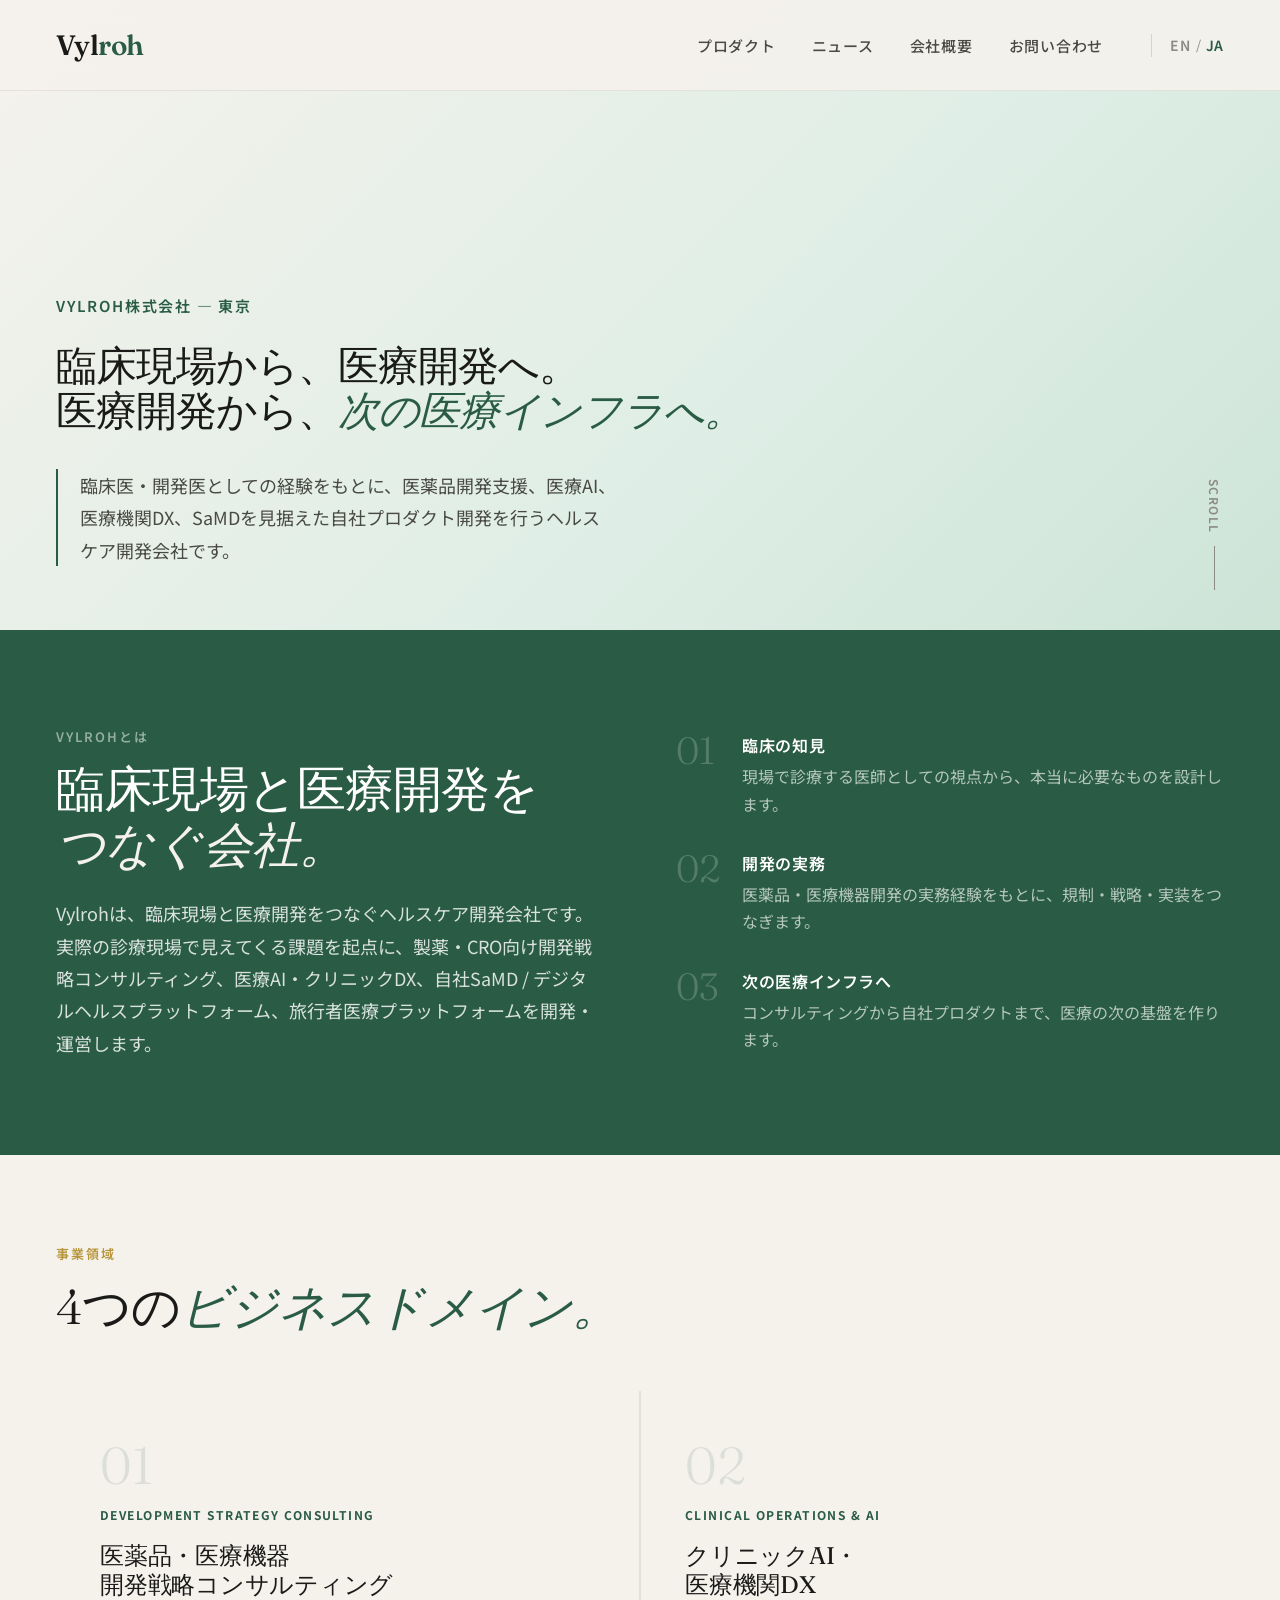
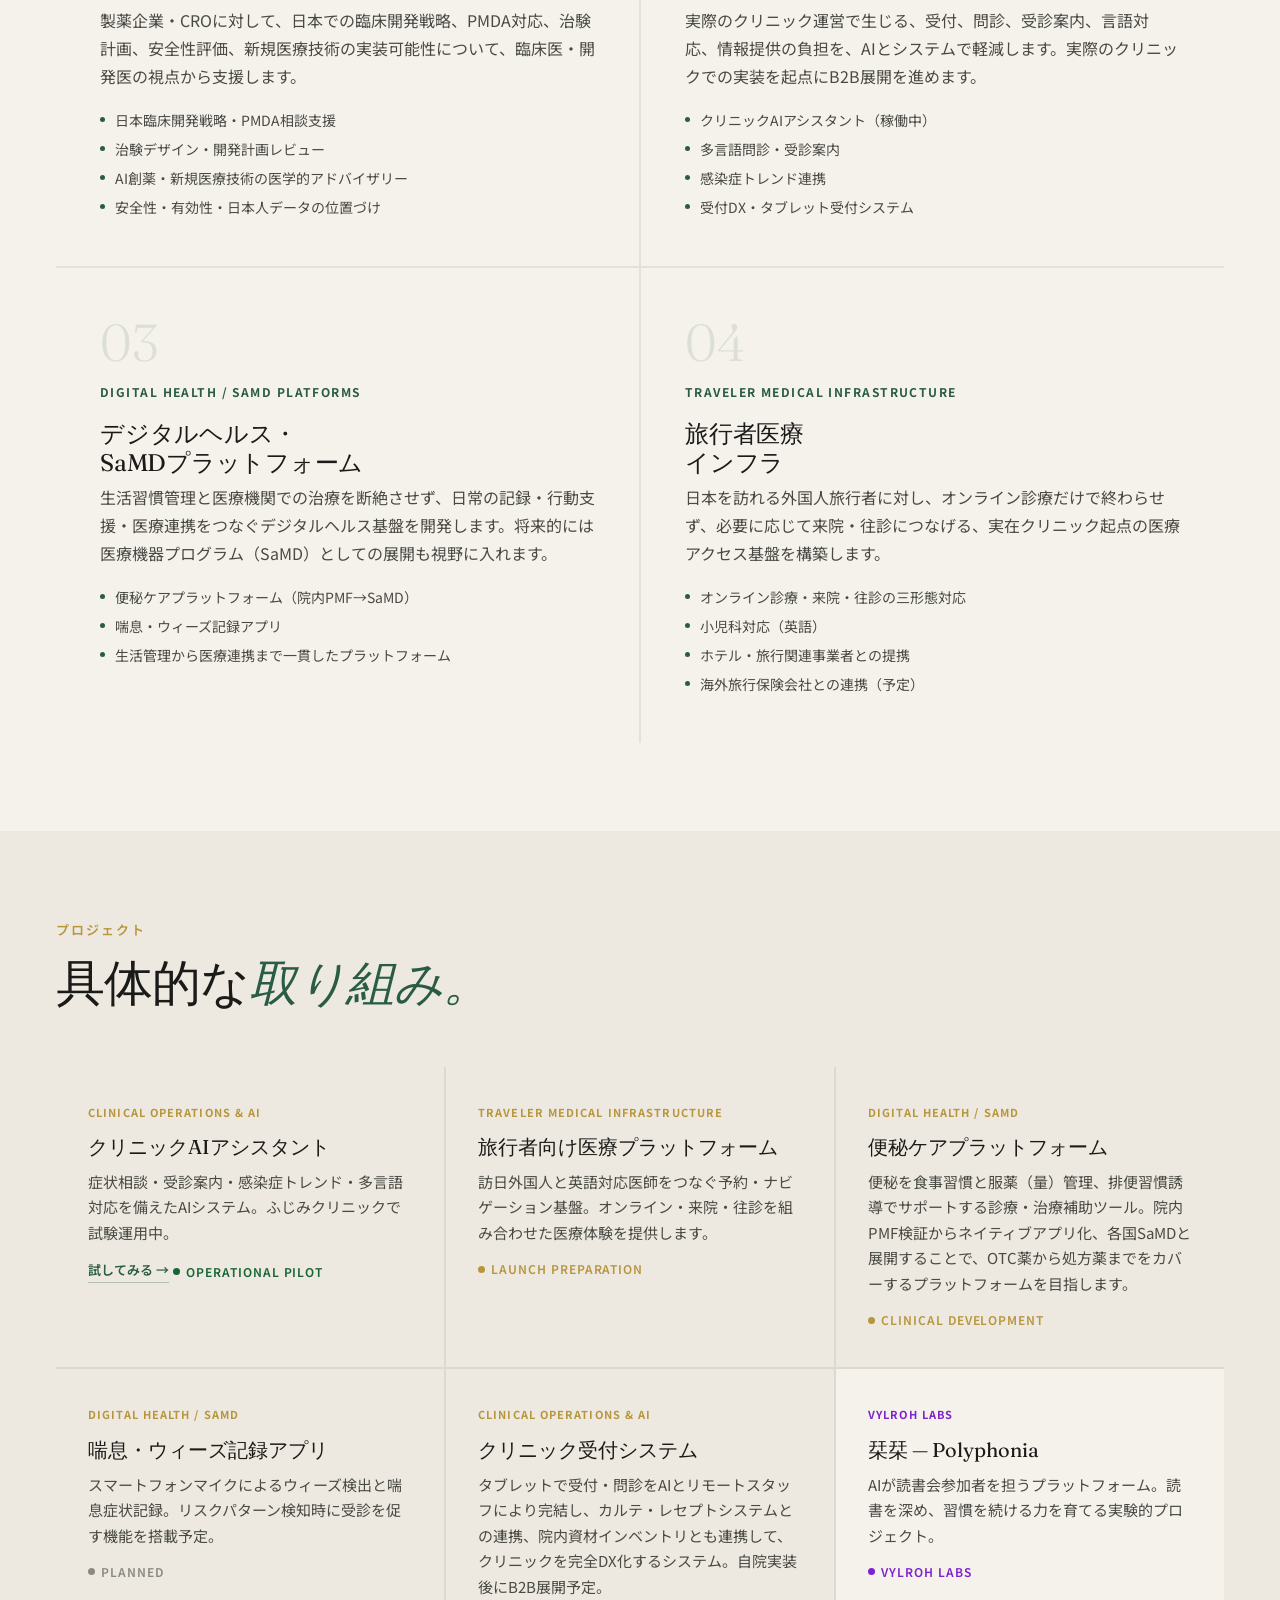
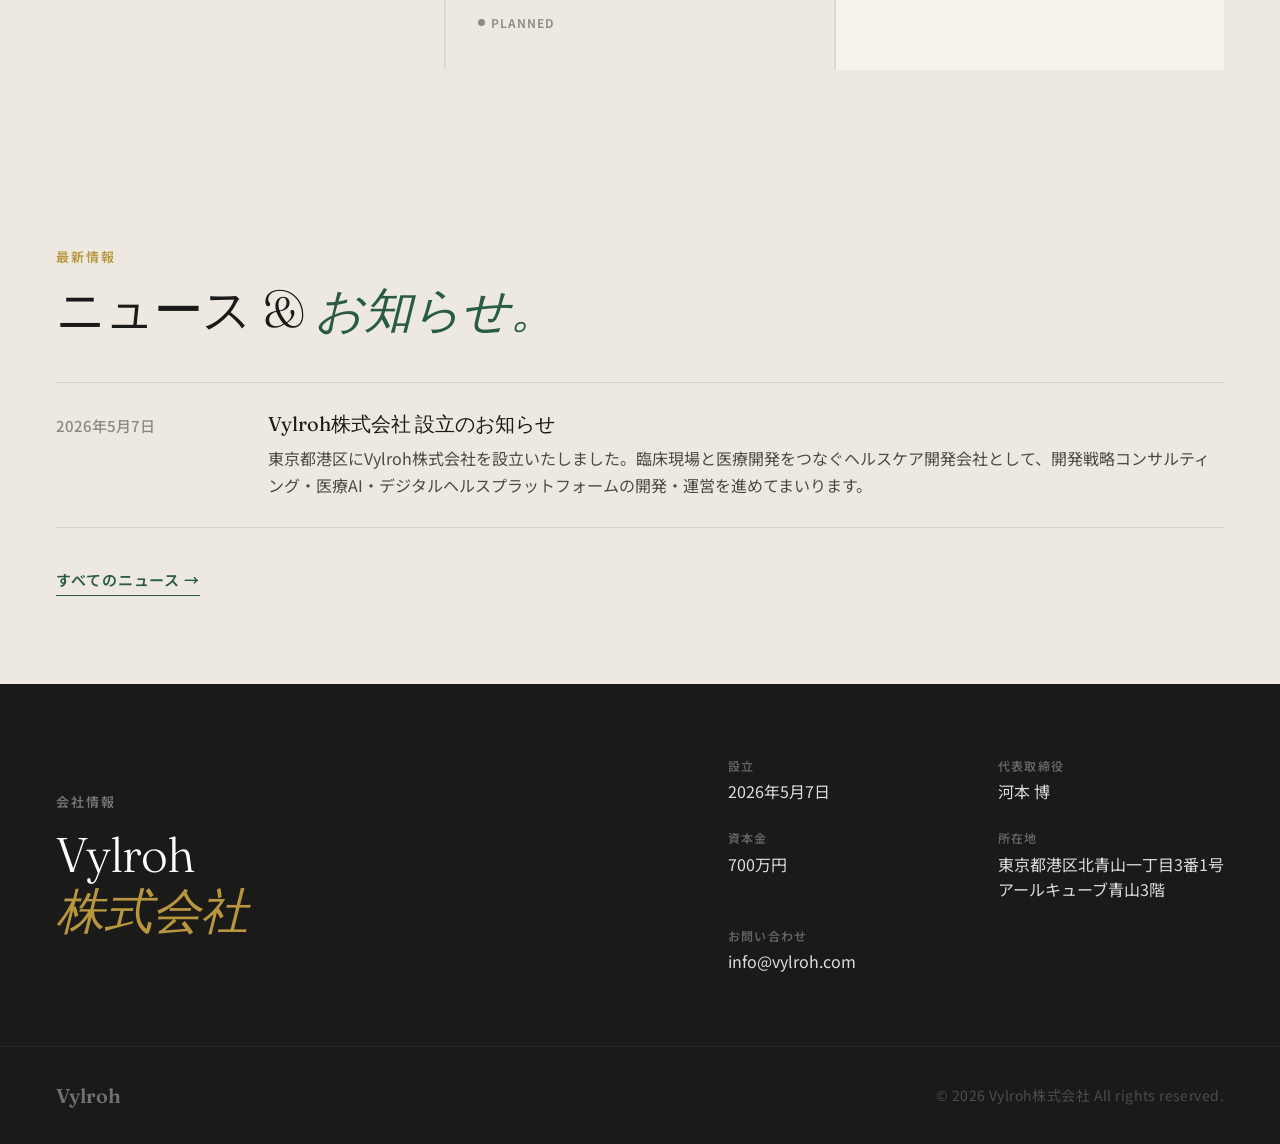
==== index.html @ 70af1016 "Update index.html" ====
<!DOCTYPE html>
<html lang="ja">
<head>
  <meta charset="UTF-8">
  <meta name="viewport" content="width=device-width, initial-scale=1.0">
  <meta name="description" content="Vylroh株式会社 — 臨床現場から生まれる、医療と生活のためのデジタル基盤。">
  <title>Vylroh株式会社</title>
  <link rel="stylesheet" href="style.css">
</head>
<body class="ja">

<nav>
  <a href="index.html" class="nav-logo">Vyl<span>roh</span></a>
  <ul class="nav-links">
    <li><a href="#products">プロダクト</a></li>
    <li><a href="news.html">ニュース</a></li>
    <li><a href="company.html">会社概要</a></li>
    <li><a href="mailto:info@vylroh.com">お問い合わせ</a></li>
    <li class="lang-switch">
      <a href="index-en.html">EN</a>
      <span>/</span>
      <a href="index.html" class="active">JA</a>
    </li>
  </ul>
</nav>

<!-- HERO -->
<section class="hero">
  <div class="hero-content">
    <p class="hero-label">Vylroh株式会社 — 東京</p>
    <h1 style="font-size: clamp(24px, 3.2vw, 52px); white-space: nowrap;">臨床現場から、医療開発へ。<br>医療開発から、<em>次の医療インフラへ。</em></h1>
    <p class="hero-sub">臨床医・開発医としての経験をもとに、医薬品開発支援、医療AI、医療機関DX、SaMDを見据えた自社プロダクト開発を行うヘルスケア開発会社です。</p>
  </div>
  <span class="hero-scroll">Scroll</span>
</section>

<!-- MISSION -->
<div class="mission">
  <div class="mission-grid">
    <div>
      <p class="section-label">Vylrohとは</p>
      <h2 class="section-title">臨床現場と医療開発を<br><em>つなぐ会社。</em></h2>
      <p class="mission-text" style="margin-top:24px;">Vylrohは、臨床現場と医療開発をつなぐヘルスケア開発会社です。実際の診療現場で見えてくる課題を起点に、製薬・CRO向け開発戦略コンサルティング、医療AI・クリニックDX、自社SaMD / デジタルヘルスプラットフォーム、旅行者医療プラットフォームを開発・運営します。</p>
    </div>
    <div class="mission-pillars">
      <div class="pillar">
        <span class="pillar-number">01</span>
        <div class="pillar-content">
          <h4>臨床の知見</h4>
          <p>現場で診療する医師としての視点から、本当に必要なものを設計します。</p>
        </div>
      </div>
      <div class="pillar">
        <span class="pillar-number">02</span>
        <div class="pillar-content">
          <h4>開発の実務</h4>
          <p>医薬品・医療機器開発の実務経験をもとに、規制・戦略・実装をつなぎます。</p>
        </div>
      </div>
      <div class="pillar">
        <span class="pillar-number">03</span>
        <div class="pillar-content">
          <h4>次の医療インフラへ</h4>
          <p>コンサルティングから自社プロダクトまで、医療の次の基盤を作ります。</p>
        </div>
      </div>
    </div>
  </div>
</div>

<!-- BUSINESS DOMAINS -->
<section id="products" class="domains">
  <p class="section-label">事業領域</p>
  <h2 class="section-title">4つの<em>ビジネスドメイン。</em></h2>
  <div class="domains-grid">

    <div class="domain-card">
      <div class="domain-number">01</div>
      <span class="domain-en">Development Strategy Consulting</span>
      <h3>医薬品・医療機器<br>開発戦略コンサルティング</h3>
      <p>製薬企業・CROに対して、日本での臨床開発戦略、PMDA対応、治験計画、安全性評価、新規医療技術の実装可能性について、臨床医・開発医の視点から支援します。</p>
      <div class="domain-items">
        <div class="domain-item">日本臨床開発戦略・PMDA相談支援</div>
        <div class="domain-item">治験デザイン・開発計画レビュー</div>
        <div class="domain-item">AI創薬・新規医療技術の医学的アドバイザリー</div>
        <div class="domain-item">安全性・有効性・日本人データの位置づけ</div>
      </div>
    </div>

    <div class="domain-card">
      <div class="domain-number">02</div>
      <span class="domain-en">Clinical Operations & AI</span>
      <h3>クリニックAI・<br>医療機関DX</h3>
      <p>実際のクリニック運営で生じる、受付、問診、受診案内、言語対応、情報提供の負担を、AIとシステムで軽減します。実際のクリニックでの実装を起点にB2B展開を進めます。</p>
      <div class="domain-items">
        <div class="domain-item">クリニックAIアシスタント（稼働中）</div>
        <div class="domain-item">多言語問診・受診案内</div>
        <div class="domain-item">感染症トレンド連携</div>
        <div class="domain-item">受付DX・タブレット受付システム</div>
      </div>
    </div>

    <div class="domain-card">
      <div class="domain-number">03</div>
      <span class="domain-en">Digital Health / SaMD Platforms</span>
      <h3>デジタルヘルス・<br>SaMDプラットフォーム</h3>
      <p>生活習慣管理と医療機関での治療を断絶させず、日常の記録・行動支援・医療連携をつなぐデジタルヘルス基盤を開発します。将来的には医療機器プログラム（SaMD）としての展開も視野に入れます。</p>
      <div class="domain-items">
        <div class="domain-item">便秘ケアプラットフォーム（院内PMF→SaMD）</div>
        <div class="domain-item">喘息・ウィーズ記録アプリ</div>
        <div class="domain-item">生活管理から医療連携まで一貫したプラットフォーム</div>
      </div>
    </div>

    <div class="domain-card">
      <div class="domain-number">04</div>
      <span class="domain-en">Traveler Medical Infrastructure</span>
      <h3>旅行者医療<br>インフラ</h3>
      <p>日本を訪れる外国人旅行者に対し、オンライン診療だけで終わらせず、必要に応じて来院・往診につなげる、実在クリニック起点の医療アクセス基盤を構築します。</p>
      <div class="domain-items">
        <div class="domain-item">オンライン診療・来院・往診の三形態対応</div>
        <div class="domain-item">小児科対応（英語）</div>
        <div class="domain-item">ホテル・旅行関連事業者との提携</div>
        <div class="domain-item">海外旅行保険会社との連携（予定）</div>
      </div>
    </div>

  </div>
</section>

<!-- PROJECTS -->
<section class="projects">
  <p class="section-label">プロジェクト</p>
  <h2 class="section-title">具体的な<em>取り組み。</em></h2>
  <div class="projects-grid">

    <div class="project-card">
      <span class="project-domain-tag">Clinical Operations & AI</span>
      <h4>クリニックAIアシスタント</h4>
      <p>症状相談・受診案内・感染症トレンド・多言語対応を備えたAIシステム。ふじみクリニックで試験運用中。</p>
      <a href="https://ai.fujimi-ped.jp/" target="_blank" rel="noopener" class="project-link">試してみる →</a>
      <div class="proj-status ps-pilot"><span class="dot"></span>Operational Pilot</div>
    </div>

    <div class="project-card">
      <span class="project-domain-tag">Traveler Medical Infrastructure</span>
      <h4>旅行者向け医療プラットフォーム</h4>
      <p>訪日外国人と英語対応医師をつなぐ予約・ナビゲーション基盤。オンライン・来院・往診を組み合わせた医療体験を提供します。</p>
      <div class="proj-status ps-dev"><span class="dot"></span>Launch Preparation</div>
    </div>

    <div class="project-card">
      <span class="project-domain-tag">Digital Health / SaMD</span>
      <h4>便秘ケアプラットフォーム</h4>
      <p>便秘を食事習慣と服薬（量）管理、排便習慣誘導でサポートする診療・治療補助ツール。院内PMF検証からネイティブアプリ化、各国SaMDと展開することで、OTC薬から処方薬までをカバーするプラットフォームを目指します。</p>
      <div class="proj-status ps-dev"><span class="dot"></span>Clinical Development</div>
    </div>

    <div class="project-card">
      <span class="project-domain-tag">Digital Health / SaMD</span>
      <h4>喘息・ウィーズ記録アプリ</h4>
      <p>スマートフォンマイクによるウィーズ検出と喘息症状記録。リスクパターン検知時に受診を促す機能を搭載予定。</p>
      <div class="proj-status ps-plan"><span class="dot"></span>Planned</div>
    </div>

    <div class="project-card">
      <span class="project-domain-tag">Clinical Operations & AI</span>
      <h4>クリニック受付システム</h4>
      <p>タブレットで受付・問診をAIとリモートスタッフにより完結し、カルテ・レセプトシステムとの連携、院内資材インベントリとも連携して、クリニックを完全DX化するシステム。自院実装後にB2B展開予定。</p>
      <div class="proj-status ps-plan"><span class="dot"></span>Planned</div>
    </div>

    <div class="project-card" style="background: var(--cream);">
      <span class="project-domain-tag" style="color:#7e22ce;">Vylroh Labs</span>
      <h4>栞栞 — Polyphonia</h4>
      <p>AIが読書会参加者を担うプラットフォーム。読書を深め、習慣を続ける力を育てる実験的プロジェクト。</p>
      <div class="proj-status ps-labs"><span class="dot"></span>Vylroh Labs</div>
    </div>

  </div>
</section>

<!-- NEWS -->
<section class="news">
  <p class="section-label">最新情報</p>
  <h2 class="section-title">ニュース &amp; <em>お知らせ。</em></h2>
  <div class="news-list">
    <div class="news-item">
      <span class="news-date">2026年5月7日</span>
      <div>
        <h4>Vylroh株式会社 設立のお知らせ</h4>
        <p>東京都港区にVylroh株式会社を設立いたしました。臨床現場と医療開発をつなぐヘルスケア開発会社として、開発戦略コンサルティング・医療AI・デジタルヘルスプラットフォームの開発・運営を進めてまいります。</p>
      </div>
    </div>
  </div>
  <a href="news.html" class="news-all-link">すべてのニュース →</a>
</section>

<!-- COMPANY STRIP -->
<div class="company-strip">
  <div>
    <p class="section-label">会社情報</p>
    <h2 class="section-title">Vylroh<br><em>株式会社</em></h2>
  </div>
  <dl class="company-info">
    <div class="info-row"><dt>設立</dt><dd>2026年5月7日</dd></div>
    <div class="info-row"><dt>代表取締役</dt><dd>河本 博</dd></div>
    <div class="info-row"><dt>資本金</dt><dd>700万円</dd></div>
    <div class="info-row"><dt>所在地</dt><dd>東京都港区北青山一丁目3番1号<br>アールキューブ青山3階</dd></div>
    <div class="info-row" style="grid-column:span 2;"><dt>お問い合わせ</dt><dd>info@vylroh.com</dd></div>
  </dl>
</div>

<footer>
  <a href="index.html" class="footer-logo">Vylroh</a>
  <span class="footer-copy">© 2026 Vylroh株式会社 All rights reserved.</span>
</footer>

</body>
</html>
---- style.css ----
@import url('https://fonts.googleapis.com/css2?family=Fraunces:ital,opsz,wght@0,9..144,300;0,9..144,400;0,9..144,600;1,9..144,300;1,9..144,400&family=Syne:wght@400;500;600;700&family=Noto+Sans+JP:wght@300;400;500;700&display=swap');

*, *::before, *::after { box-sizing: border-box; margin: 0; padding: 0; }

:root {
  --cream: #f5f2ec;
  --cream-dark: #ede9e0;
  --ink: #1a1a18;
  --ink-mid: #4a4a45;
  --ink-light: #8a8a82;
  --green: #2a5c45;
  --green-light: #3d7a5e;
  --gold: #b8963e;
  --white: #ffffff;
  --font-display: 'Fraunces', Georgia, serif;
  --font-body: 'Syne', 'Noto Sans JP', sans-serif;
  --font-ja: 'Noto Sans JP', sans-serif;
}

html { scroll-behavior: smooth; }

body {
  font-family: var(--font-body);
  background: var(--cream);
  color: var(--ink);
  font-size: 18px;
  line-height: 1.65;
  -webkit-font-smoothing: antialiased;
}
body.ja { font-family: var(--font-ja); }

/* ── NAV ── */
nav {
  position: fixed; top: 0; left: 0; right: 0; z-index: 100;
  display: flex; justify-content: space-between; align-items: center;
  padding: 22px 56px;
  background: rgba(245,242,236,0.93);
  backdrop-filter: blur(12px);
  border-bottom: 1px solid rgba(26,26,24,0.08);
}
.nav-logo {
  font-family: var(--font-display);
  font-size: 28px; font-weight: 600; letter-spacing: -0.02em;
  color: var(--ink); text-decoration: none;
}
.nav-logo span { color: var(--green); }
.nav-links { display: flex; gap: 36px; list-style: none; align-items: center; }
.nav-links a {
  font-size: 15px; font-weight: 500; letter-spacing: 0.05em;
  text-transform: uppercase; color: var(--ink-mid);
  text-decoration: none; transition: color 0.2s;
}
.nav-links a:hover { color: var(--green); }
.lang-switch {
  display: flex; gap: 5px; align-items: center;
  margin-left: 12px; padding-left: 18px;
  border-left: 1px solid rgba(26,26,24,0.14);
}
.lang-switch a {
  font-size: 14px !important; font-weight: 600 !important;
  color: var(--ink-light) !important; text-transform: none !important;
  text-decoration: none; transition: color 0.2s;
}
.lang-switch a.active, .lang-switch a:hover { color: var(--green) !important; }
.lang-switch span { font-size: 13px; color: var(--ink-light); }

/* ── HERO ── */
.hero {
  min-height: 70vh;
  display: flex; flex-direction: column; justify-content: flex-end;
  padding: 100px 56px 64px;
  position: relative; overflow: hidden;
}

/* Gradient animation - visible but subtle */
.hero::before {
  content: ''; position: absolute; inset: 0; z-index: 0;
  background: linear-gradient(
    135deg,
    #f5f2ec 0%,
    #deeee6 20%,
    #c8e0d2 38%,
    #e8e0cc 58%,
    #f0e8d8 75%,
    #f5f2ec 100%
  );
  background-size: 300% 300%;
  animation: gradientFlow 16s ease infinite;
}

@keyframes gradientFlow {
  0%   { background-position: 0% 50%; }
  33%  { background-position: 100% 0%; }
  66%  { background-position: 100% 100%; }
  100% { background-position: 0% 50%; }
}

.hero-content { position: relative; z-index: 1; }
.hero-label {
  font-size: 15px; font-weight: 600; letter-spacing: 0.12em;
  text-transform: uppercase; color: var(--green); margin-bottom: 24px;
}
.hero h1 {
  font-family: var(--font-display);
  font-size: clamp(38px, 4.8vw, 68px);
  font-weight: 300; line-height: 1.1; letter-spacing: -0.025em;
  color: var(--ink); max-width: 860px; margin-bottom: 36px;
}
.hero h1 em { font-style: italic; color: var(--green); }
.hero-sub {
  max-width: 560px; color: var(--ink-mid);
  font-size: 18px; line-height: 1.8; font-weight: 400;
  border-left: 2px solid var(--green); padding-left: 22px;
}
.hero-scroll {
  position: absolute; bottom: 40px; right: 56px;
  font-size: 12px; font-weight: 600; letter-spacing: 0.12em;
  text-transform: uppercase; color: var(--ink-light);
  writing-mode: vertical-rl;
  display: flex; align-items: center; gap: 12px;
}
.hero-scroll::after {
  content: ''; width: 1px; height: 44px; background: var(--ink-light);
  animation: scrollLine 1.8s ease-in-out infinite;
}
@keyframes scrollLine {
  0%,100% { opacity: 0.3; transform: scaleY(0.6); }
  50% { opacity: 1; transform: scaleY(1); }
}

/* ── SECTIONS ── */
section { padding: 88px 56px; }
.section-label {
  font-size: 13px; font-weight: 600; letter-spacing: 0.15em;
  text-transform: uppercase; color: var(--gold); margin-bottom: 14px;
}
.section-title {
  font-family: var(--font-display);
  font-size: clamp(32px, 3.8vw, 52px); font-weight: 300;
  letter-spacing: -0.02em; line-height: 1.15; color: var(--ink); margin-bottom: 18px;
}
.section-title em { font-style: italic; color: var(--green); }

/* ── MISSION ── */
.mission { background: var(--green); color: var(--white); padding: 96px 56px; }
.mission-grid { display: grid; grid-template-columns: 1fr 1fr; gap: 72px; align-items: center; }
.mission .section-label { color: rgba(255,255,255,0.5); }
.mission .section-title { color: var(--white); }
.mission .section-title em { color: var(--cream); }
.mission-text { color: rgba(255,255,255,0.82); font-size: 18px; line-height: 1.8; }
.mission-pillars { display: flex; flex-direction: column; gap: 32px; }
.pillar { display: flex; gap: 18px; align-items: flex-start; }
.pillar-number {
  font-family: var(--font-display); font-size: 38px; font-weight: 300;
  color: rgba(255,255,255,0.2); line-height: 1; min-width: 48px;
}
.pillar-content h4 {
  font-size: 16px; font-weight: 600; letter-spacing: 0.04em;
  text-transform: uppercase; color: var(--white); margin-bottom: 5px;
}
.pillar-content p { font-size: 16px; color: rgba(255,255,255,0.65); line-height: 1.7; }

/* ── FEATURED PROJECT ── */
.featured { background: var(--ink); padding: 80px 56px; }
.featured-inner {
  display: grid; grid-template-columns: 1fr 1fr;
  gap: 64px; align-items: center;
  border: 1px solid rgba(255,255,255,0.1);
  border-radius: 4px; padding: 56px;
}
.featured-badge {
  display: inline-flex; align-items: center; gap: 8px;
  font-size: 12px; font-weight: 700; letter-spacing: 0.14em;
  text-transform: uppercase; color: var(--gold);
  border: 1px solid rgba(184,150,62,0.4);
  padding: 5px 12px; border-radius: 2px; margin-bottom: 24px;
}
.featured h2 {
  font-family: var(--font-display);
  font-size: clamp(28px, 3.2vw, 44px); font-weight: 300;
  letter-spacing: -0.02em; line-height: 1.15;
  color: var(--white); margin-bottom: 20px;
}
.featured h2 em { font-style: italic; color: var(--gold); }
.featured-desc { font-size: 17px; color: rgba(255,255,255,0.75); line-height: 1.8; margin-bottom: 28px; }
.featured-link {
  display: inline-flex; align-items: center; gap: 8px;
  font-size: 15px; font-weight: 600; letter-spacing: 0.06em; text-transform: uppercase;
  color: var(--gold); text-decoration: none;
  border-bottom: 1px solid rgba(184,150,62,0.4); padding-bottom: 2px;
  transition: opacity 0.2s;
}
.featured-link:hover { opacity: 0.75; }
.featured-meta { display: flex; flex-direction: column; gap: 28px; }
.featured-meta-item dt {
  font-size: 11px; font-weight: 600; letter-spacing: 0.12em;
  text-transform: uppercase; color: rgba(255,255,255,0.32); margin-bottom: 5px;
}
.featured-meta-item dd { font-size: 16px; color: rgba(255,255,255,0.82); line-height: 1.55; }
.status-pill {
  display: inline-flex; align-items: center; gap: 7px;
  font-size: 13px; font-weight: 600; letter-spacing: 0.08em;
  text-transform: uppercase;
}
.status-pill .dot { width: 8px; height: 8px; border-radius: 50%; }
.pill-pilot .dot { background: #4ade80; }
.pill-pilot { color: #4ade80; }
.pill-launch .dot { background: var(--gold); }
.pill-launch { color: var(--gold); }
.pill-clinical .dot { background: #60a5fa; }
.pill-clinical { color: #60a5fa; }
.pill-planned .dot { background: rgba(255,255,255,0.35); }
.pill-planned { color: rgba(255,255,255,0.55); }
.pill-labs .dot { background: #c084fc; }
.pill-labs { color: #c084fc; }

/* light pill variants (on cream bg) */
.pill-pilot-light { color: #166534; }
.pill-pilot-light .dot { background: #166534; }
.pill-launch-light { color: var(--gold); }
.pill-launch-light .dot { background: var(--gold); }
.pill-clinical-light { color: #1d4ed8; }
.pill-clinical-light .dot { background: #1d4ed8; }
.pill-planned-light { color: var(--ink-light); }
.pill-planned-light .dot { background: var(--ink-light); }
.pill-labs-light { color: #7e22ce; }
.pill-labs-light .dot { background: #7e22ce; }

/* ── PRODUCTS ── */
.products { background: var(--cream); }
.cat-section { margin-bottom: 72px; }
.cat-section:last-child { margin-bottom: 0; }
.cat-header {
  display: flex; align-items: baseline; gap: 20px;
  margin-bottom: 20px; padding-bottom: 16px;
  border-bottom: 1px solid rgba(26,26,24,0.12);
}
.cat-header h3 {
  font-family: var(--font-display);
  font-size: 26px; font-weight: 400; letter-spacing: -0.01em; color: var(--ink);
}
.cat-header p { font-size: 15px; color: var(--ink-light); }
.cat-grid {
  display: grid; grid-template-columns: repeat(3, 1fr);
  gap: 2px; background: rgba(26,26,24,0.08);
}
.cat-grid.two-col { grid-template-columns: repeat(2, 1fr); }
.cat-grid.one-col { grid-template-columns: 1fr; background: none; }
.product-card {
  background: var(--cream); padding: 40px 36px;
  transition: background 0.25s;
}
.product-card:hover { background: var(--white); }
.product-status {
  display: inline-flex; align-items: center; gap: 7px;
  font-size: 13px; font-weight: 600; letter-spacing: 0.08em;
  text-transform: uppercase; margin-bottom: 22px;
}
.product-status .dot { width: 8px; height: 8px; border-radius: 50%; }
.product-icon { font-size: 48px; margin-bottom: 18px; display: block; line-height: 1; }
.product-card h4 {
  font-family: var(--font-display);
  font-size: 24px; font-weight: 400; letter-spacing: -0.01em;
  color: var(--ink); margin-bottom: 7px; line-height: 1.2;
}
.product-card .product-cat {
  font-size: 13px; font-weight: 600; letter-spacing: 0.08em;
  text-transform: uppercase; color: var(--ink-light); margin-bottom: 14px;
}
.product-card p { font-size: 16px; color: var(--ink-mid); line-height: 1.75; }
.product-tag {
  display: inline-block; font-size: 13px; font-weight: 600;
  letter-spacing: 0.05em; text-transform: uppercase;
  color: var(--green); background: rgba(42,92,69,0.08);
  padding: 4px 10px; border-radius: 2px; margin-top: 16px;
}
.product-link {
  display: inline-flex; align-items: center; gap: 6px;
  font-size: 14px; font-weight: 600; color: var(--green);
  text-decoration: none; margin-top: 16px;
  border-bottom: 1px solid rgba(42,92,69,0.3); padding-bottom: 1px;
  transition: opacity 0.2s;
}
.product-link:hover { opacity: 0.7; }

/* ── DOMAINS ── */
.domains { background: var(--cream); }
.domains-grid {
  display: grid; grid-template-columns: repeat(2, 1fr);
  gap: 2px; background: rgba(26,26,24,0.08); margin-top: 56px;
}
.domain-card {
  background: var(--cream); padding: 48px 44px; transition: background 0.25s;
}
.domain-card:hover { background: var(--white); }
.domain-number {
  font-family: var(--font-display); font-size: 52px; font-weight: 300;
  color: rgba(42,92,69,0.12); line-height: 1; margin-bottom: 14px;
}
.domain-card h3 {
  font-family: var(--font-display); font-size: 24px; font-weight: 400;
  letter-spacing: -0.01em; color: var(--ink); margin-bottom: 6px; line-height: 1.2;
}
.domain-en {
  font-size: 12px; font-weight: 700; letter-spacing: 0.12em;
  text-transform: uppercase; color: var(--green); margin-bottom: 18px; display: block;
}
.domain-card > p { font-size: 16px; color: var(--ink-mid); line-height: 1.75; margin-bottom: 20px; }
.domain-items { display: flex; flex-direction: column; gap: 8px; }
.domain-item {
  display: flex; align-items: flex-start; gap: 10px;
  font-size: 14px; color: var(--ink-mid); line-height: 1.5;
}
.domain-item::before {
  content: ''; width: 5px; height: 5px; border-radius: 50%;
  background: var(--green); flex-shrink: 0; margin-top: 7px;
}

/* ── PROJECTS ── */
.projects { background: var(--cream-dark); }
.projects-grid {
  display: grid; grid-template-columns: repeat(3, 1fr);
  gap: 2px; background: rgba(26,26,24,0.08); margin-top: 56px;
}
.project-card {
  background: var(--cream-dark); padding: 36px 32px; transition: background 0.25s;
}
.project-card:hover { background: var(--white); }
.project-domain-tag {
  font-size: 11px; font-weight: 700; letter-spacing: 0.1em;
  text-transform: uppercase; color: var(--gold); margin-bottom: 14px; display: block;
}
.project-card h4 {
  font-family: var(--font-display); font-size: 20px; font-weight: 400;
  color: var(--ink); margin-bottom: 10px; line-height: 1.2;
}
.project-card p { font-size: 15px; color: var(--ink-mid); line-height: 1.7; }
.project-link {
  display: inline-flex; align-items: center; gap: 6px;
  font-size: 13px; font-weight: 600; color: var(--green);
  text-decoration: none; margin-top: 14px;
  border-bottom: 1px solid rgba(42,92,69,0.3); padding-bottom: 1px;
  transition: opacity 0.2s;
}
.project-link:hover { opacity: 0.7; }
.proj-status {
  display: inline-flex; align-items: center; gap: 6px;
  font-size: 12px; font-weight: 600; letter-spacing: 0.08em;
  text-transform: uppercase; margin-top: 14px;
}
.proj-status .dot { width: 7px; height: 7px; border-radius: 50%; }
.ps-pilot .dot { background: #166534; }
.ps-pilot { color: #166534; }
.ps-dev .dot { background: var(--gold); }
.ps-dev { color: var(--gold); }
.ps-plan .dot { background: var(--ink-light); }
.ps-plan { color: var(--ink-light); }
.ps-labs .dot { background: #7e22ce; }
.ps-labs { color: #7e22ce; }

@media (max-width: 960px) {
  .domains-grid { grid-template-columns: 1fr; }
  .projects-grid { grid-template-columns: 1fr; }
}

/* ── NEWS ── */
.news { background: var(--cream-dark); }
.news-list { margin-top: 44px; }
.news-item {
  display: grid; grid-template-columns: 180px 1fr;
  gap: 32px; align-items: start;
  padding: 28px 0; border-top: 1px solid rgba(26,26,24,0.1);
}
.news-item:last-child { border-bottom: 1px solid rgba(26,26,24,0.1); }
.news-date { font-size: 15px; font-weight: 500; color: var(--ink-light); padding-top: 3px; }
.news-item h4 {
  font-family: var(--font-display);
  font-size: 20px; font-weight: 400; color: var(--ink);
  line-height: 1.3; margin-bottom: 8px;
}
.news-item p { font-size: 16px; color: var(--ink-mid); line-height: 1.7; }
.news-all-link {
  display: inline-flex; align-items: center; gap: 8px;
  margin-top: 40px; font-size: 15px; font-weight: 600;
  letter-spacing: 0.06em; text-transform: uppercase;
  color: var(--green); text-decoration: none;
  border-bottom: 1px solid var(--green); padding-bottom: 2px;
  transition: opacity 0.2s;
}
.news-all-link:hover { opacity: 0.7; }

/* ── COMPANY STRIP ── */
.company-strip {
  background: var(--ink); padding: 72px 56px;
  display: grid; grid-template-columns: 1fr auto; gap: 60px; align-items: center;
}
.company-strip .section-label { color: rgba(255,255,255,0.4); }
.company-strip .section-title { color: var(--white); margin-bottom: 0; }
.company-strip .section-title em { color: var(--gold); }
.company-info { display: grid; grid-template-columns: repeat(2,1fr); gap: 24px 44px; }
.info-row dt {
  font-size: 12px; font-weight: 600; letter-spacing: 0.1em; text-transform: uppercase;
  color: rgba(255,255,255,0.32); margin-bottom: 4px;
}
.info-row dd { font-size: 16px; color: rgba(255,255,255,0.85); line-height: 1.55; }

/* ── FOOTER ── */
footer {
  background: var(--ink); border-top: 1px solid rgba(255,255,255,0.06);
  padding: 32px 56px; display: flex; justify-content: space-between; align-items: center;
}
.footer-logo {
  font-family: var(--font-display); font-size: 20px; font-weight: 600;
  color: rgba(255,255,255,0.38); text-decoration: none;
}
.footer-copy { font-size: 14px; color: rgba(255,255,255,0.22); letter-spacing: 0.03em; }

/* ── PAGE HERO ── */
.page-hero { padding: 150px 56px 72px; border-bottom: 1px solid rgba(26,26,24,0.08); }

/* ── COMPANY TABLE ── */
.company-table { width: 100%; border-collapse: collapse; margin-top: 44px; }
.company-table tr { border-top: 1px solid rgba(26,26,24,0.1); }
.company-table tr:last-child { border-bottom: 1px solid rgba(26,26,24,0.1); }
.company-table td { padding: 22px 0; font-size: 17px; line-height: 1.65; vertical-align: top; }
.company-table td:first-child {
  width: 220px; font-size: 13px; font-weight: 600;
  letter-spacing: 0.1em; text-transform: uppercase;
  color: var(--ink-light); padding-right: 36px; padding-top: 24px;
}

/* ── ANIMATIONS ── */
@keyframes fadeUp {
  from { opacity: 0; transform: translateY(20px); }
  to { opacity: 1; transform: translateY(0); }
}
.hero-label { animation: fadeUp 0.6s ease both; }
.hero h1 { animation: fadeUp 0.6s 0.1s ease both; }
.hero-sub { animation: fadeUp 0.6s 0.2s ease both; }

/* ── RESPONSIVE ── */
@media (max-width: 960px) {
  nav { padding: 18px 24px; }
  .nav-links { gap: 16px; }
  .nav-links a { font-size: 13px; }
  .hero, section, .mission, .featured { padding-left: 24px; padding-right: 24px; }
  .hero h1 { font-size: clamp(32px, 8vw, 52px); }
  .mission-grid { grid-template-columns: 1fr; gap: 44px; }
  .featured-inner { grid-template-columns: 1fr; gap: 40px; padding: 36px 24px; }
  .cat-grid, .cat-grid.two-col { grid-template-columns: 1fr; }
  .news-item { grid-template-columns: 1fr; gap: 6px; }
  .company-strip { grid-template-columns: 1fr; padding: 56px 24px; }
  .company-info { grid-template-columns: 1fr; }
  footer { flex-direction: column; gap: 10px; padding: 24px; text-align: center; }
  .company-table td:first-child { width: 120px; font-size: 11px; }
}
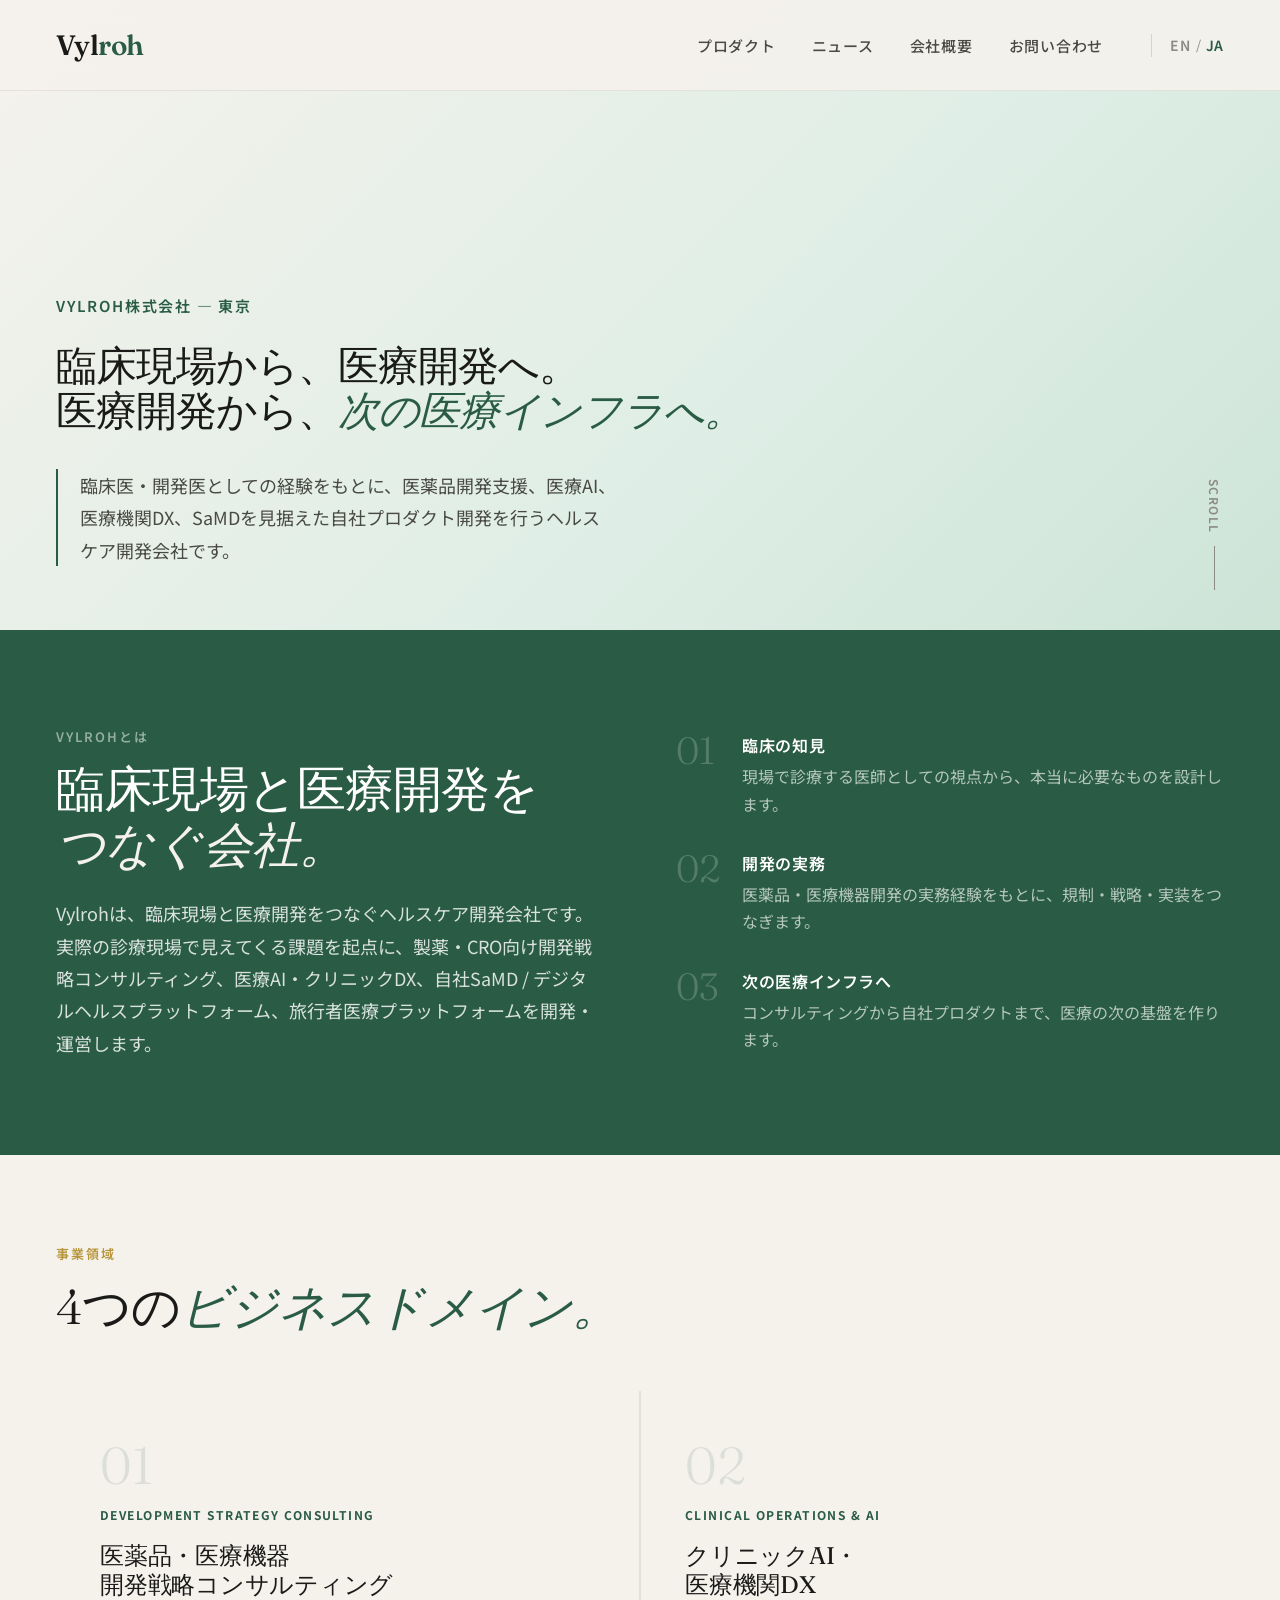
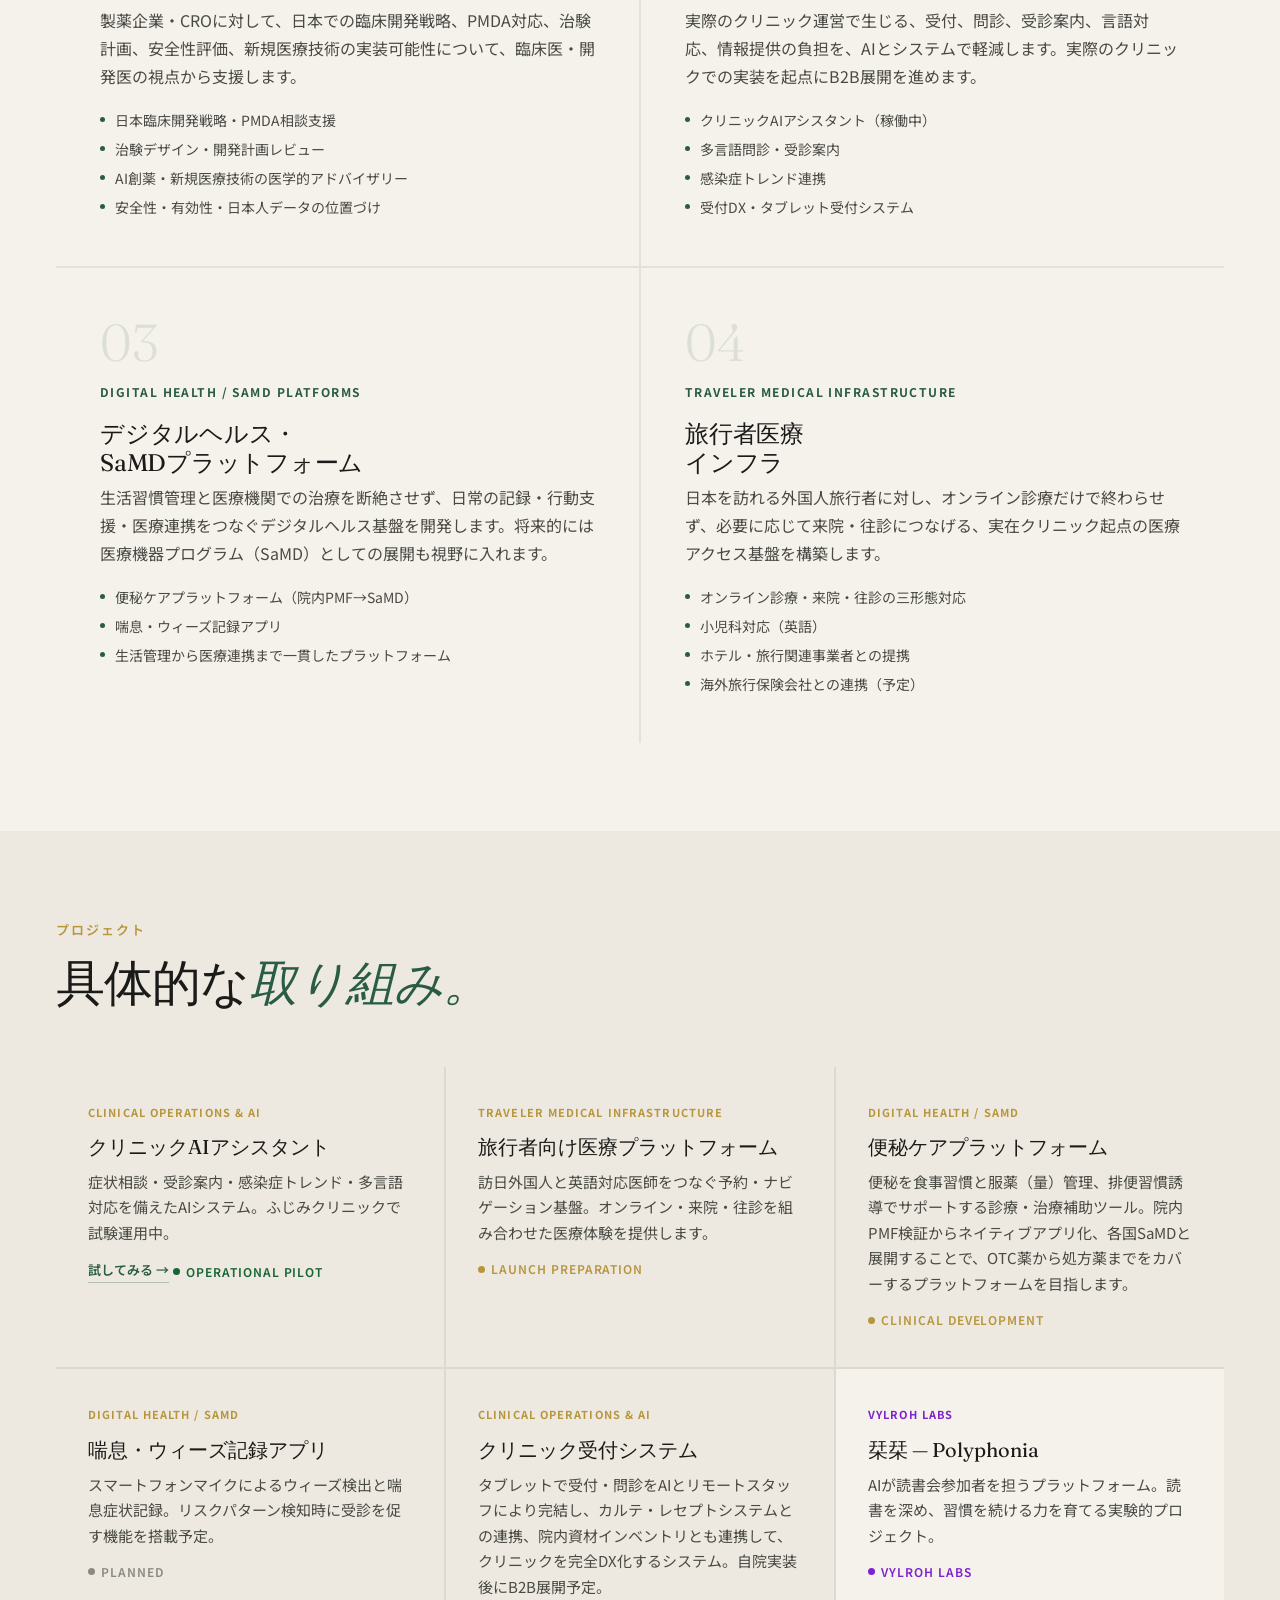
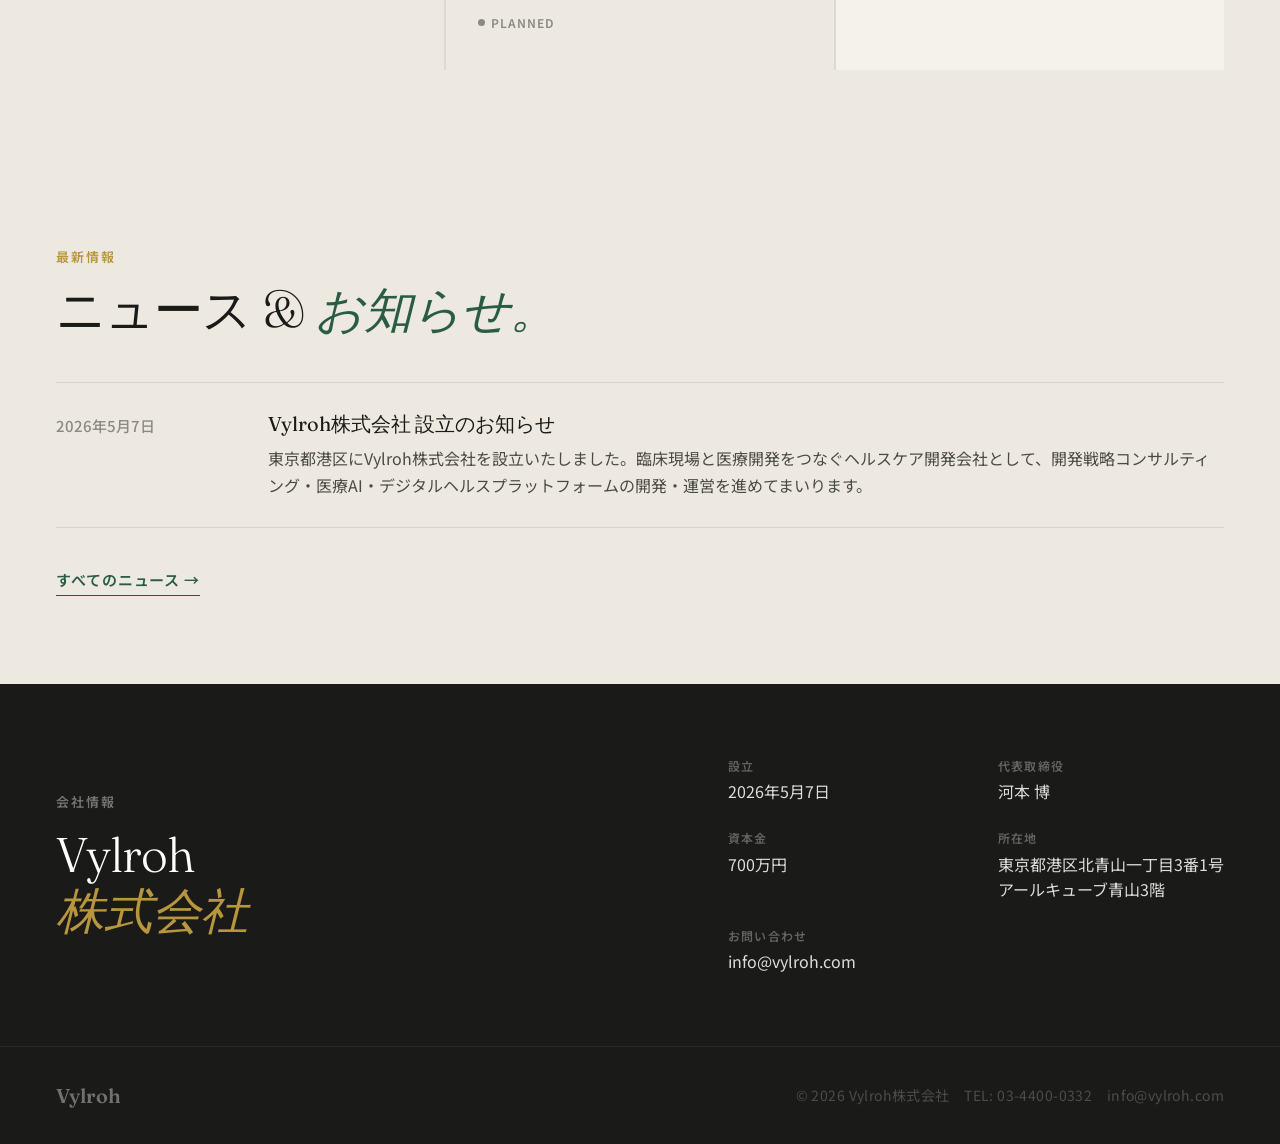
==== commit a4d0633e: "Update index.html" ====
--- a/index.html
+++ b/index.html
@@ -213,7 +213,7 @@
 
 <footer>
   <a href="index.html" class="footer-logo">Vylroh</a>
-  <span class="footer-copy">© 2026 Vylroh株式会社 All rights reserved.</span>
+  <span class="footer-copy">© 2026 Vylroh株式会社　TEL: 03-4400-0332　info@vylroh.com</span>
 </footer>
 
 </body>
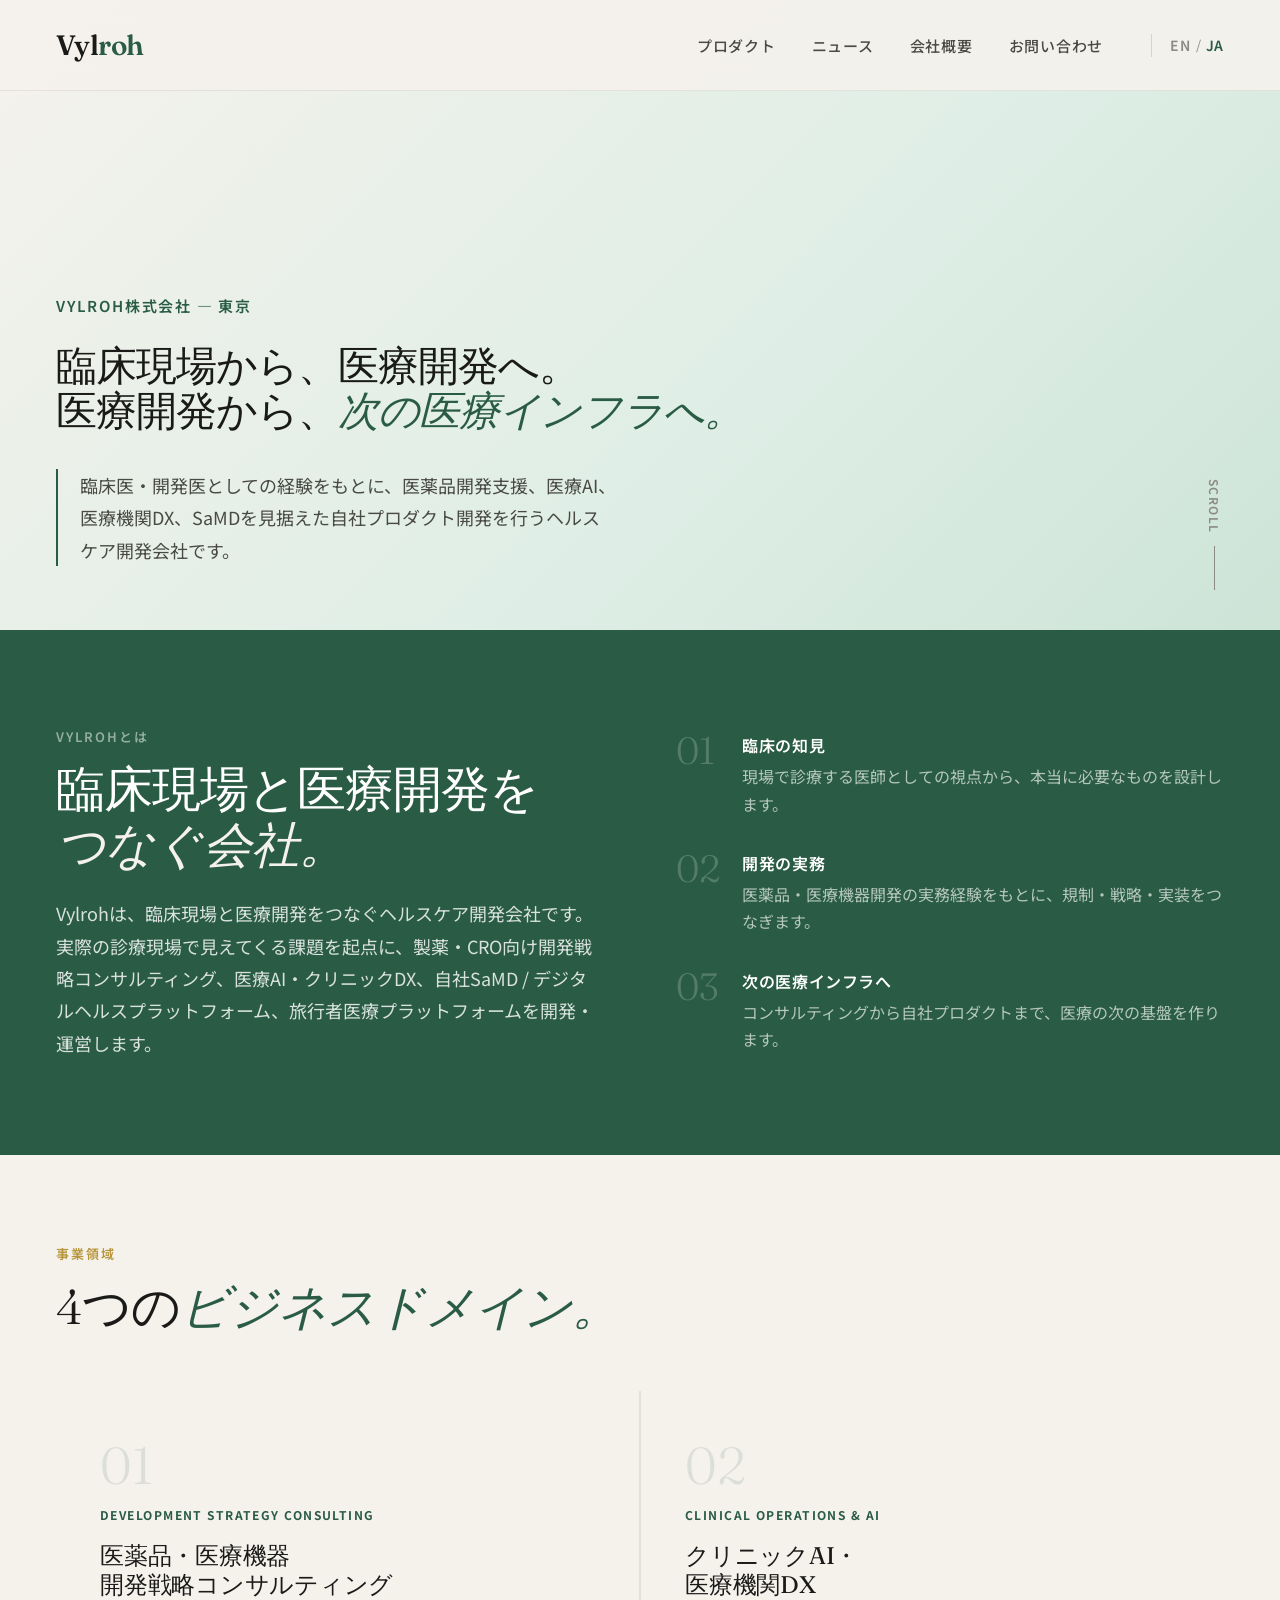
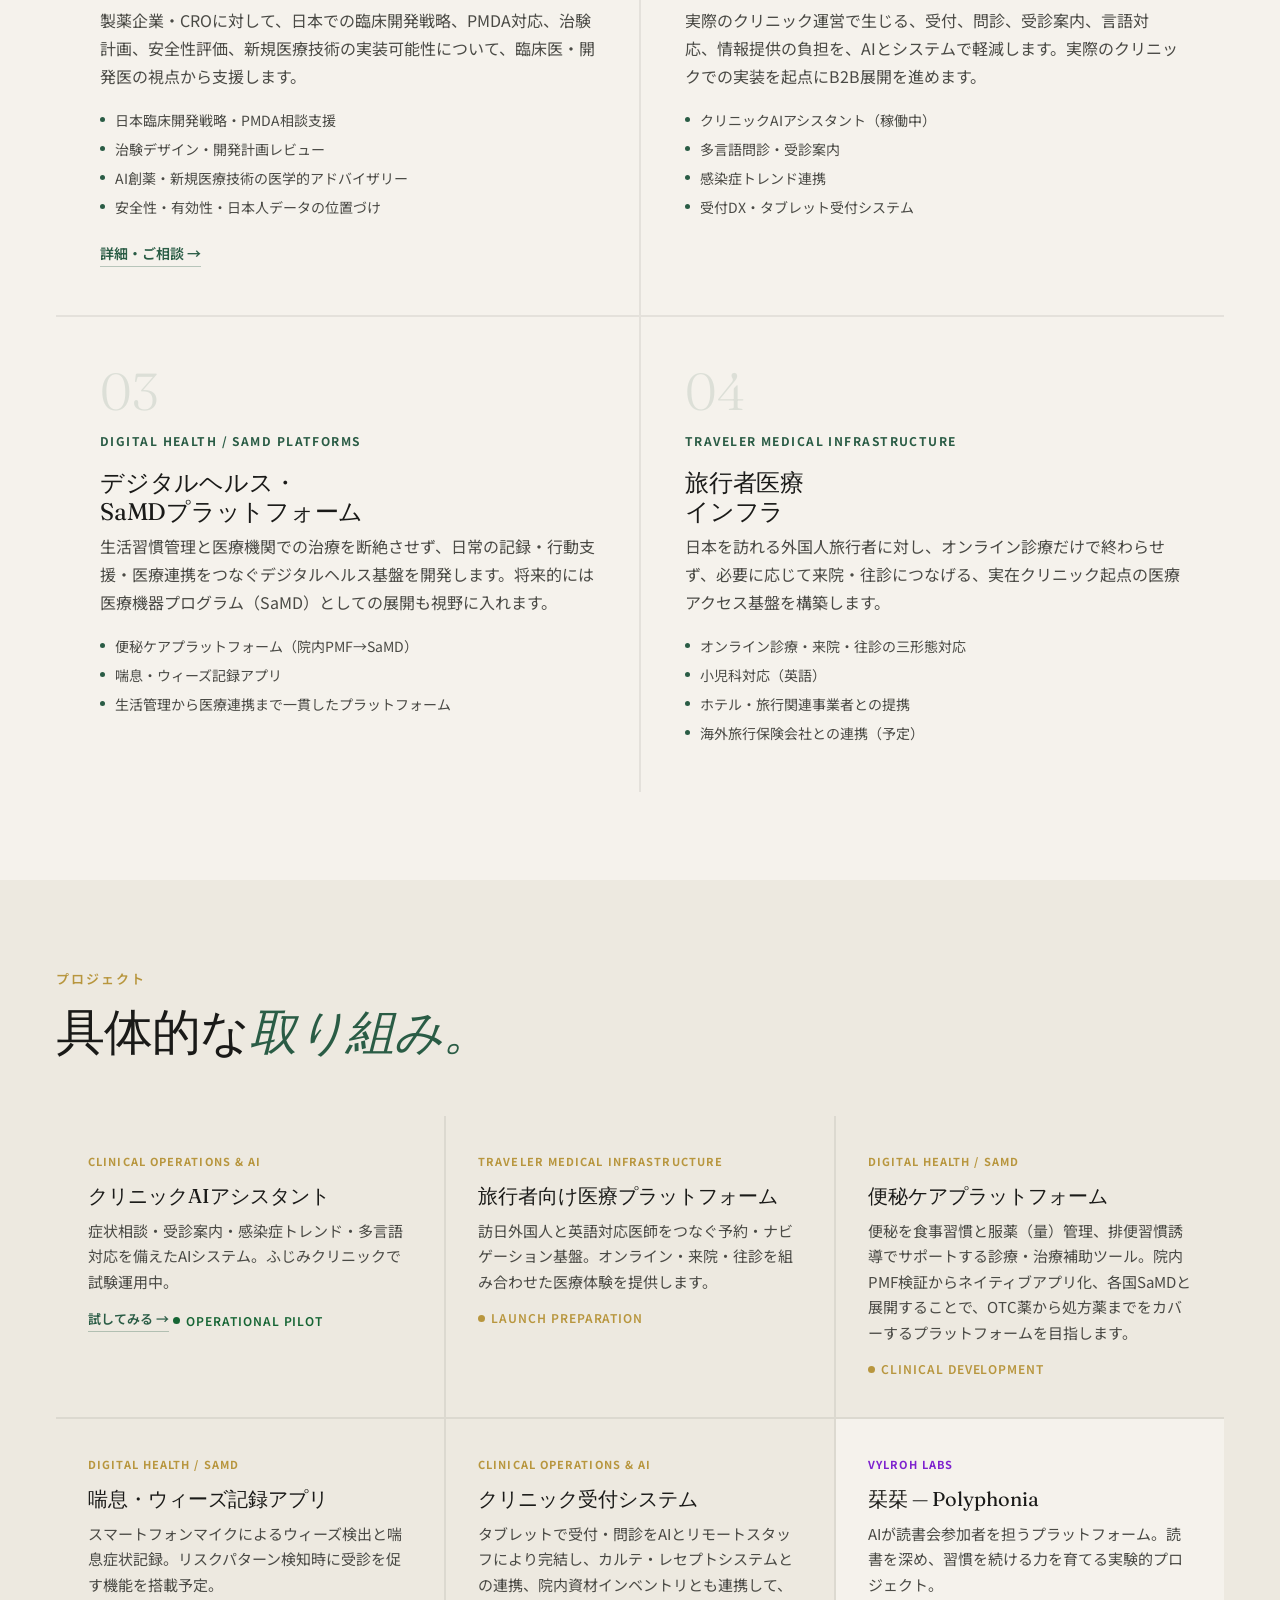
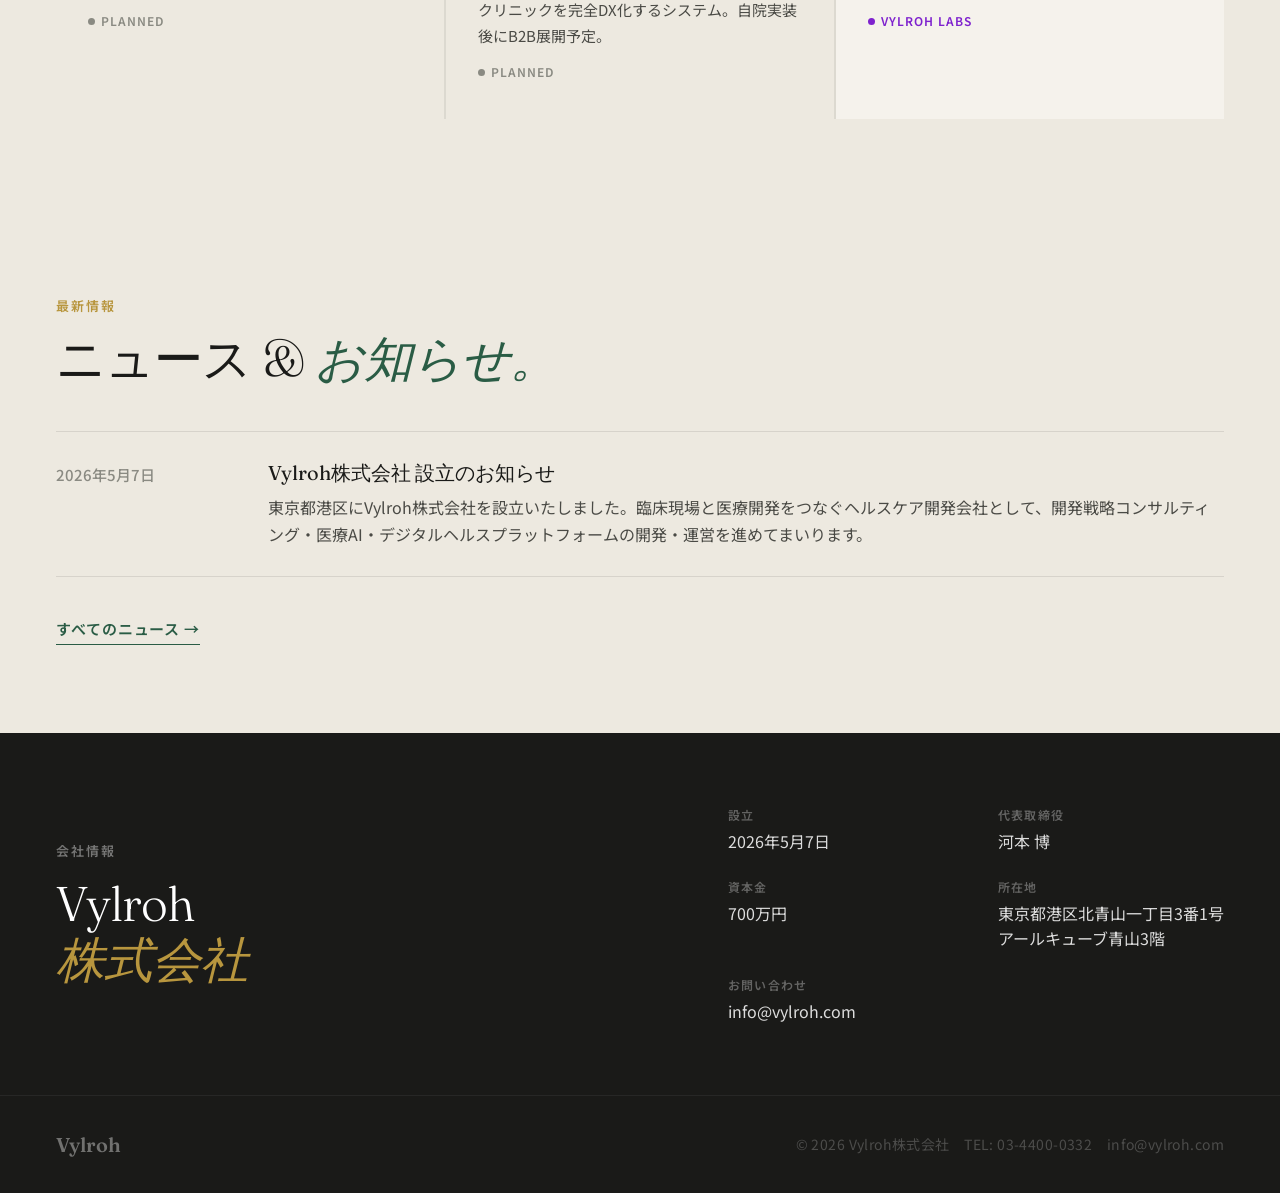
==== commit ed8d91f9: "Update index.html" ====
--- a/index.html
+++ b/index.html
@@ -85,6 +85,7 @@
         <div class="domain-item">AI創薬・新規医療技術の医学的アドバイザリー</div>
         <div class="domain-item">安全性・有効性・日本人データの位置づけ</div>
       </div>
+      <a href="advisory.html" class="product-link" style="margin-top:24px;">詳細・ご相談 →</a>
     </div>
 
     <div class="domain-card">
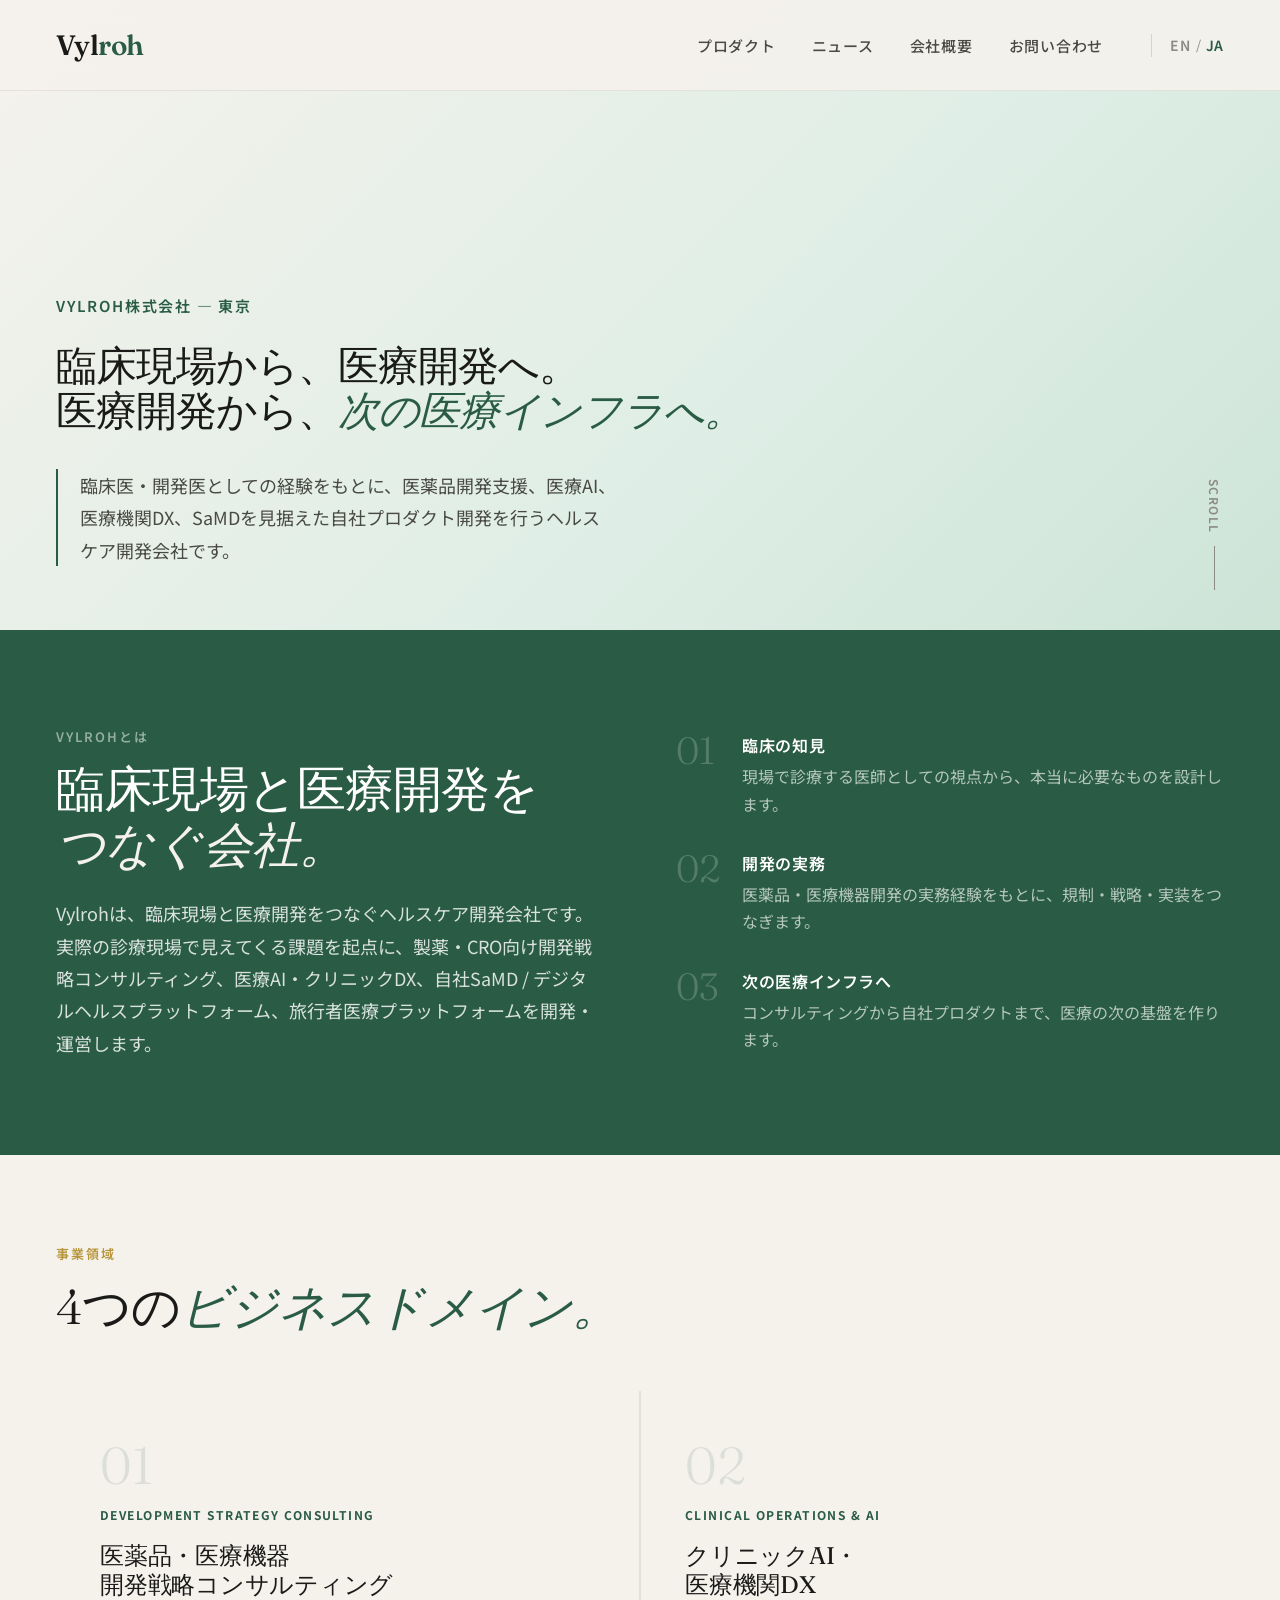
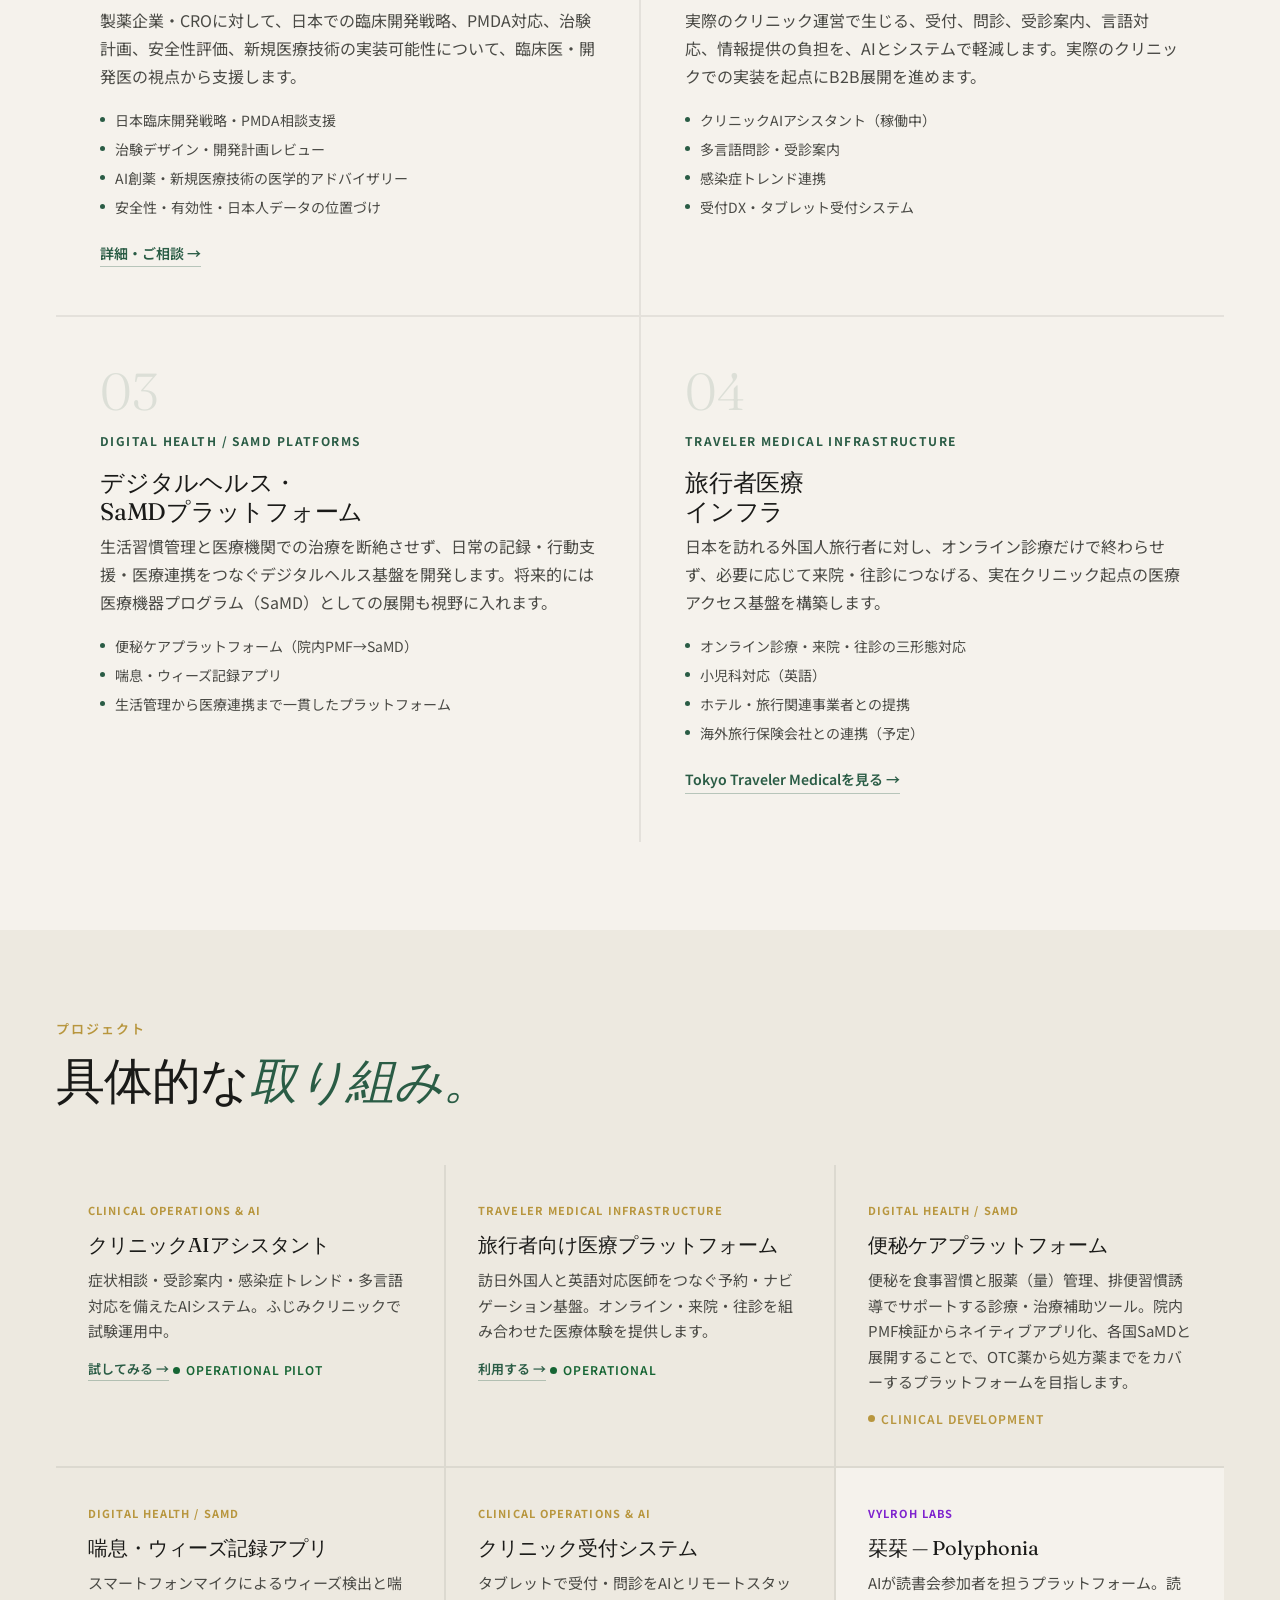
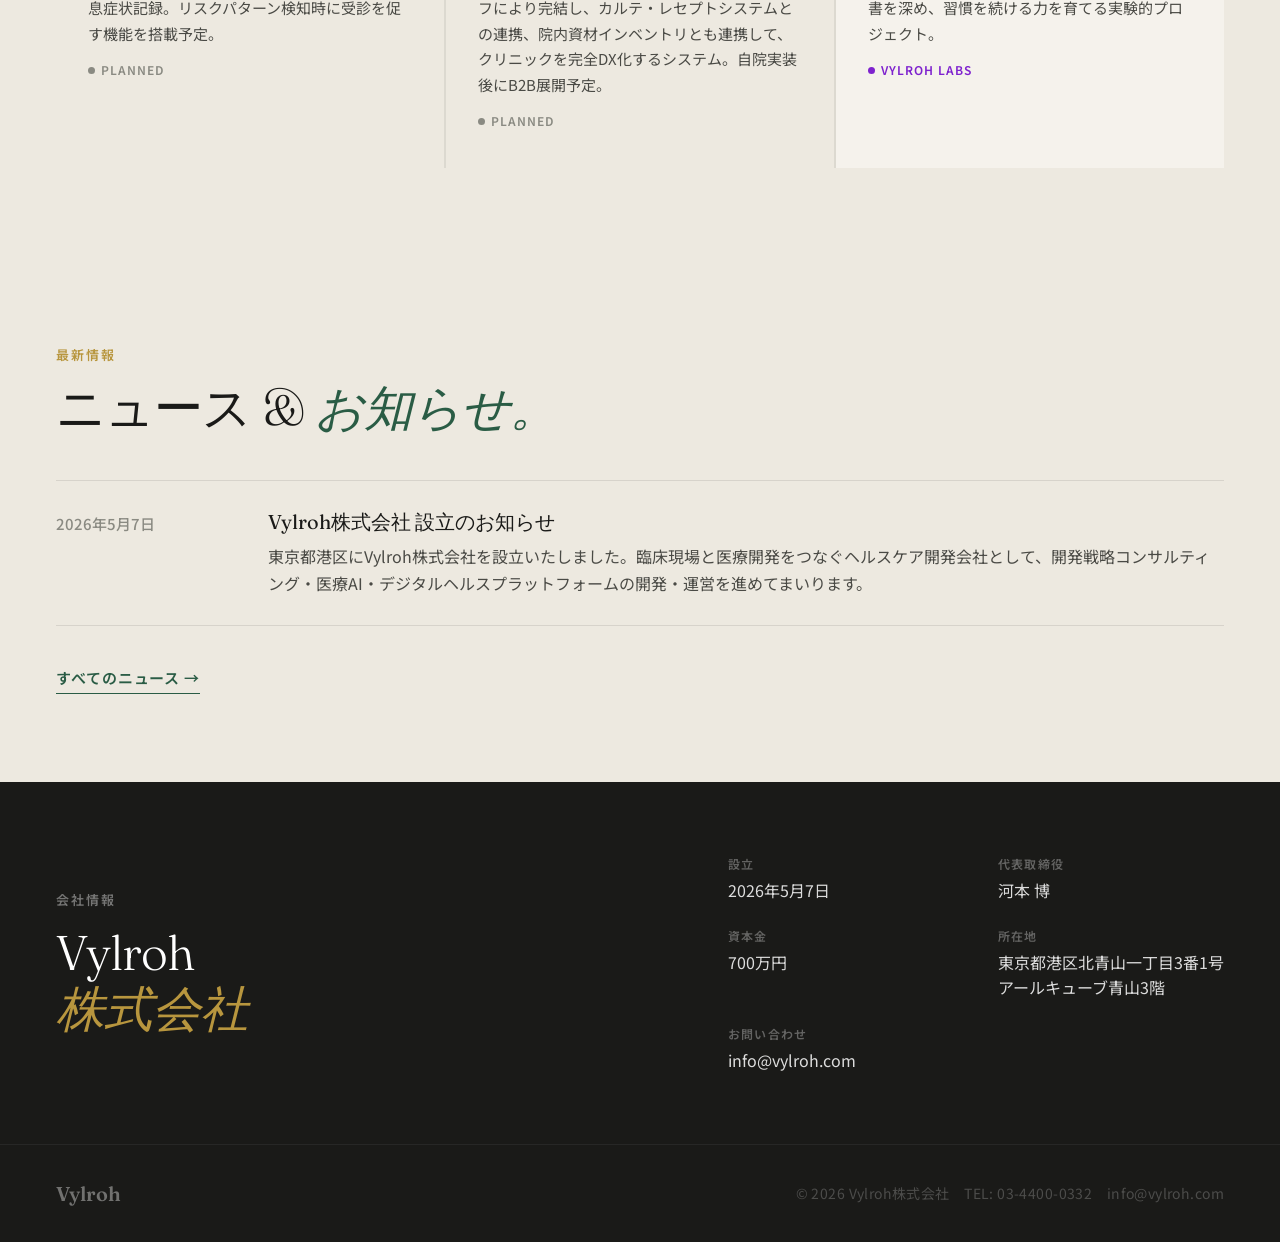
==== commit f7ea5616: "Update index.html" ====
--- a/index.html
+++ b/index.html
@@ -124,6 +124,7 @@
         <div class="domain-item">ホテル・旅行関連事業者との提携</div>
         <div class="domain-item">海外旅行保険会社との連携（予定）</div>
       </div>
+      <a href="https://tokyo-traveler-medical.com" target="_blank" rel="noopener" class="product-link" style="margin-top:24px;">Tokyo Traveler Medicalを見る →</a>
     </div>
 
   </div>
@@ -147,7 +148,8 @@
       <span class="project-domain-tag">Traveler Medical Infrastructure</span>
       <h4>旅行者向け医療プラットフォーム</h4>
       <p>訪日外国人と英語対応医師をつなぐ予約・ナビゲーション基盤。オンライン・来院・往診を組み合わせた医療体験を提供します。</p>
-      <div class="proj-status ps-dev"><span class="dot"></span>Launch Preparation</div>
+      <a href="https://tokyo-traveler-medical.com" target="_blank" rel="noopener" class="project-link">利用する →</a>
+      <div class="proj-status ps-pilot"><span class="dot"></span>Operational</div>
     </div>
 
     <div class="project-card">
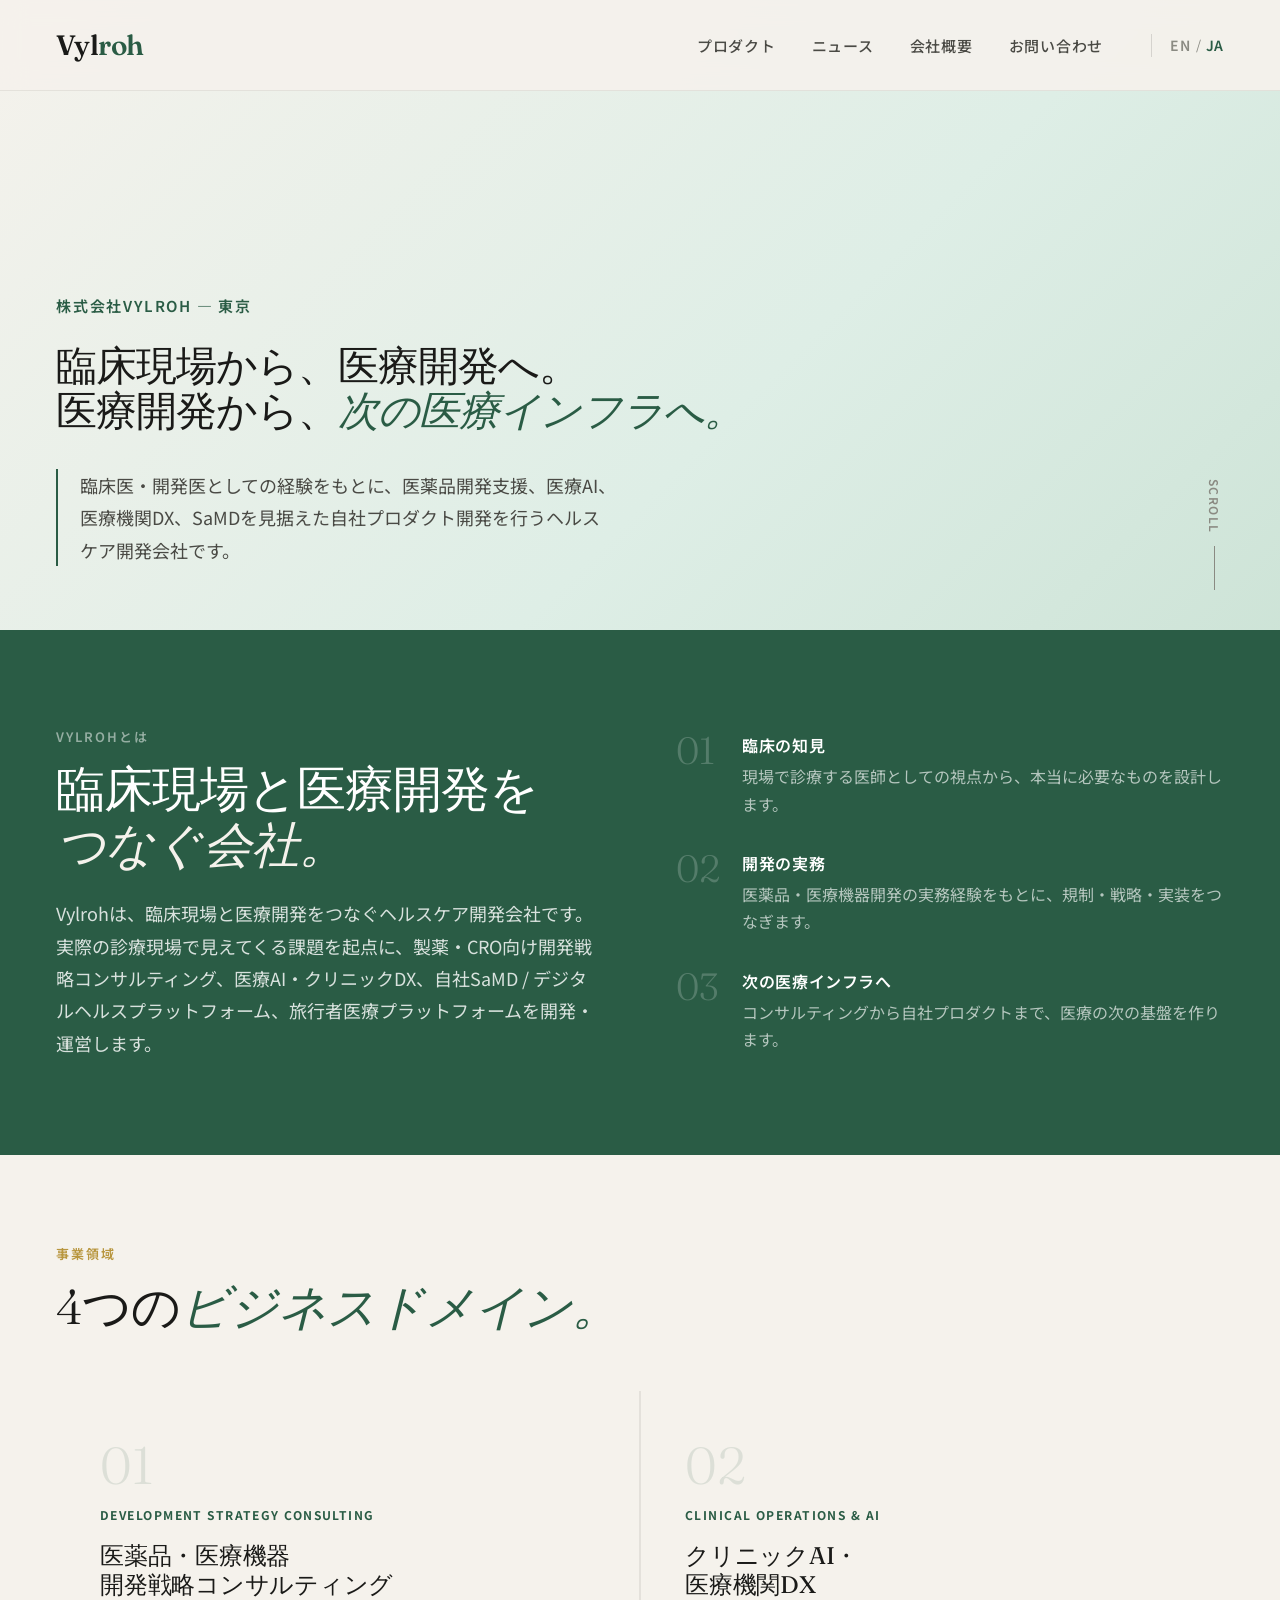
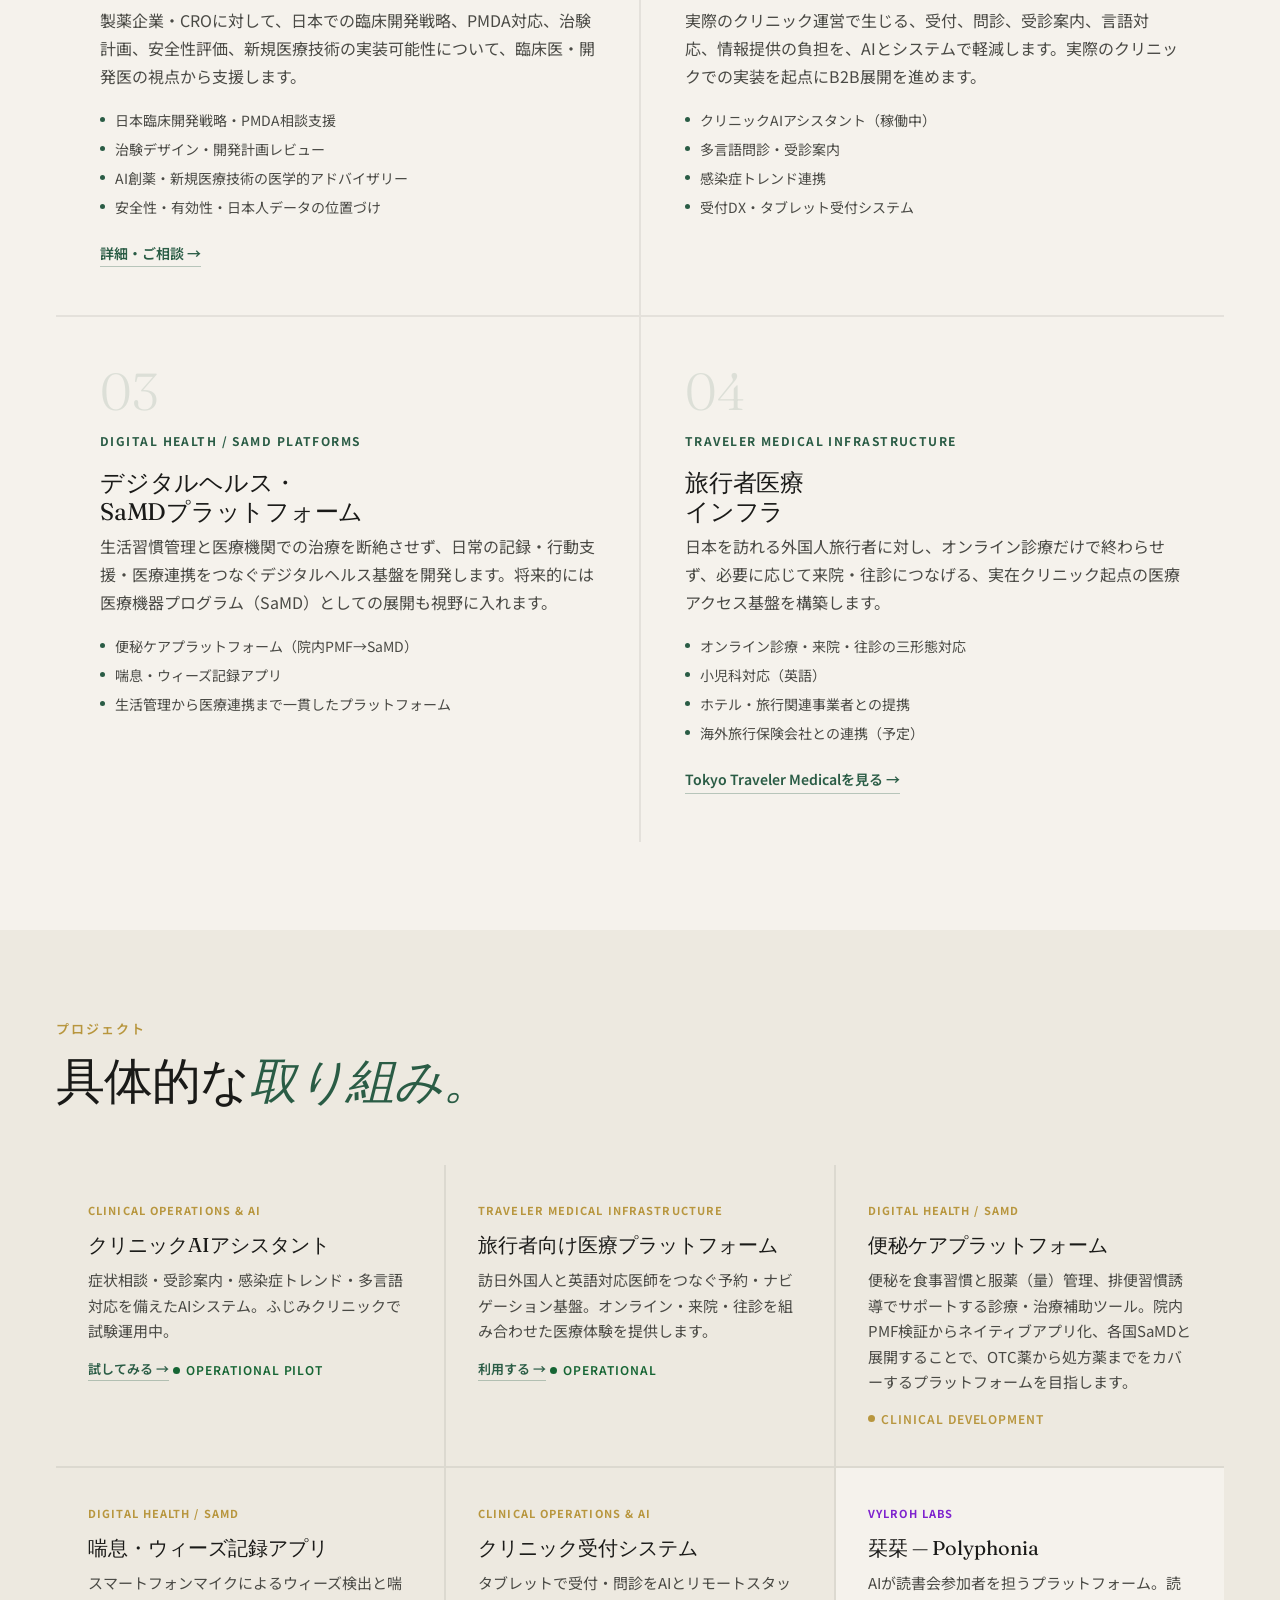
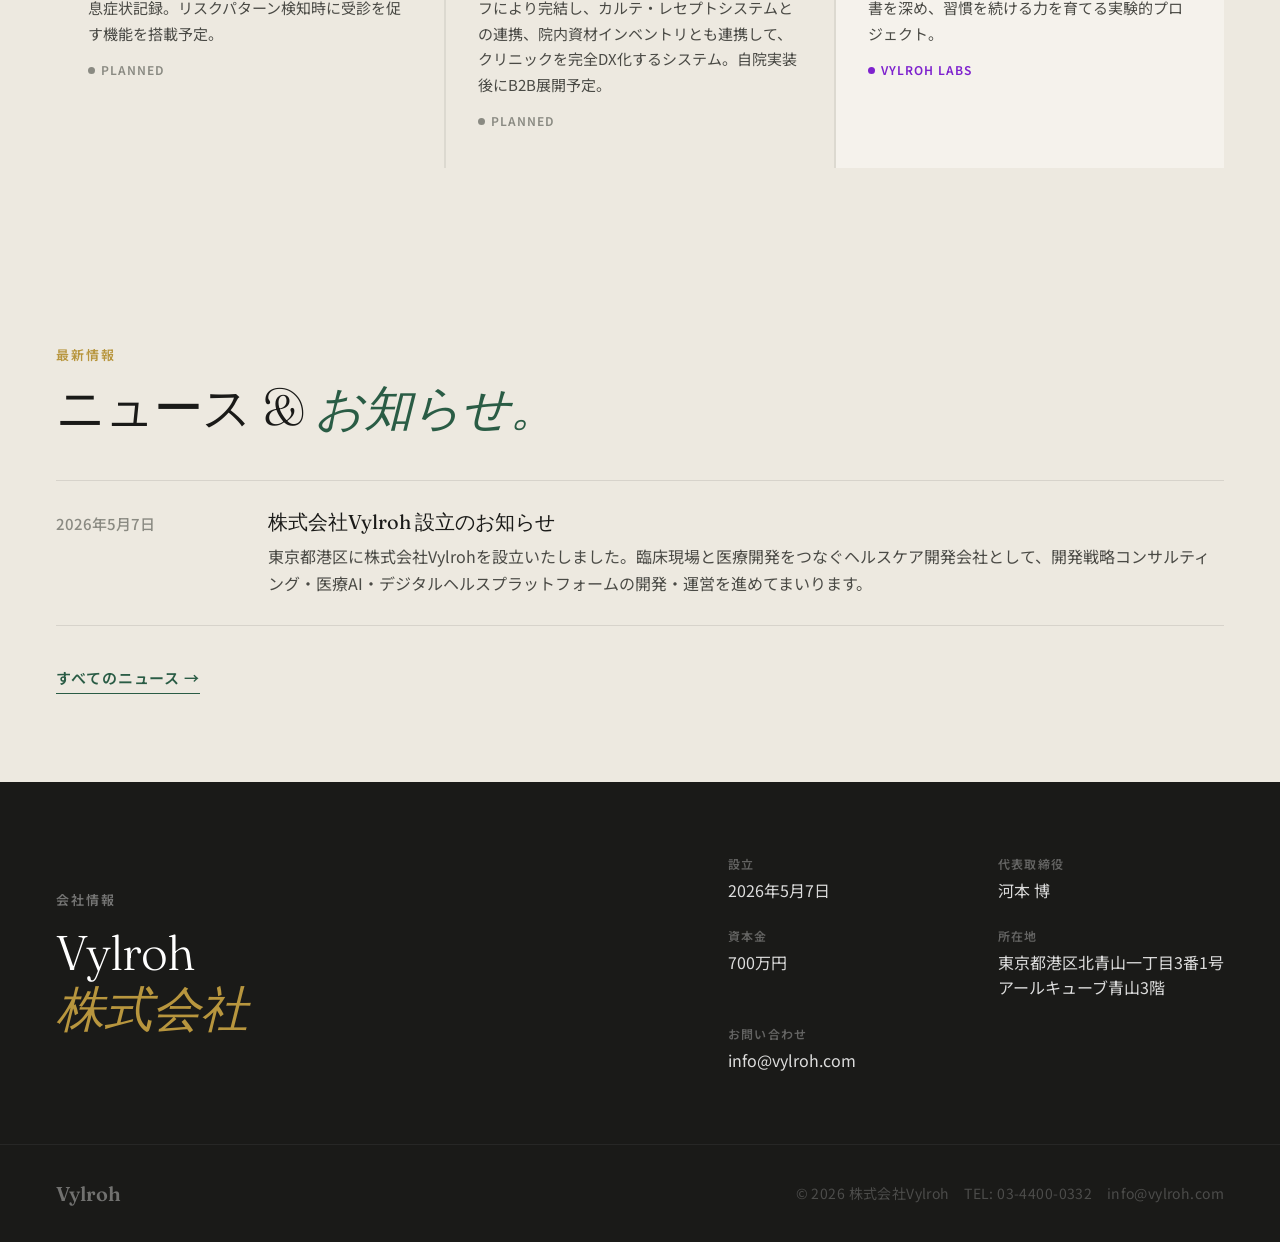
==== commit 13a33187: "Update index.html" ====
--- a/index.html
+++ b/index.html
@@ -3,8 +3,8 @@
 <head>
   <meta charset="UTF-8">
   <meta name="viewport" content="width=device-width, initial-scale=1.0">
-  <meta name="description" content="Vylroh株式会社 — 臨床現場から生まれる、医療と生活のためのデジタル基盤。">
-  <title>Vylroh株式会社</title>
+  <meta name="description" content="株式会社Vylroh — 臨床現場から生まれる、医療と生活のためのデジタル基盤。">
+  <title>株式会社Vylroh</title>
   <link rel="stylesheet" href="style.css">
 </head>
 <body class="ja">
@@ -27,7 +27,7 @@
 <!-- HERO -->
 <section class="hero">
   <div class="hero-content">
-    <p class="hero-label">Vylroh株式会社 — 東京</p>
+    <p class="hero-label">株式会社Vylroh — 東京</p>
     <h1 style="font-size: clamp(24px, 3.2vw, 52px); white-space: nowrap;">臨床現場から、医療開発へ。<br>医療開発から、<em>次の医療インフラへ。</em></h1>
     <p class="hero-sub">臨床医・開発医としての経験をもとに、医薬品開発支援、医療AI、医療機関DX、SaMDを見据えた自社プロダクト開発を行うヘルスケア開発会社です。</p>
   </div>
@@ -191,8 +191,8 @@
     <div class="news-item">
       <span class="news-date">2026年5月7日</span>
       <div>
-        <h4>Vylroh株式会社 設立のお知らせ</h4>
-        <p>東京都港区にVylroh株式会社を設立いたしました。臨床現場と医療開発をつなぐヘルスケア開発会社として、開発戦略コンサルティング・医療AI・デジタルヘルスプラットフォームの開発・運営を進めてまいります。</p>
+        <h4>株式会社Vylroh 設立のお知らせ</h4>
+        <p>東京都港区に株式会社Vylrohを設立いたしました。臨床現場と医療開発をつなぐヘルスケア開発会社として、開発戦略コンサルティング・医療AI・デジタルヘルスプラットフォームの開発・運営を進めてまいります。</p>
       </div>
     </div>
   </div>
@@ -216,7 +216,7 @@
 
 <footer>
   <a href="index.html" class="footer-logo">Vylroh</a>
-  <span class="footer-copy">© 2026 Vylroh株式会社　TEL: 03-4400-0332　info@vylroh.com</span>
+  <span class="footer-copy">© 2026 株式会社Vylroh　TEL: 03-4400-0332　info@vylroh.com</span>
 </footer>
 
 </body>
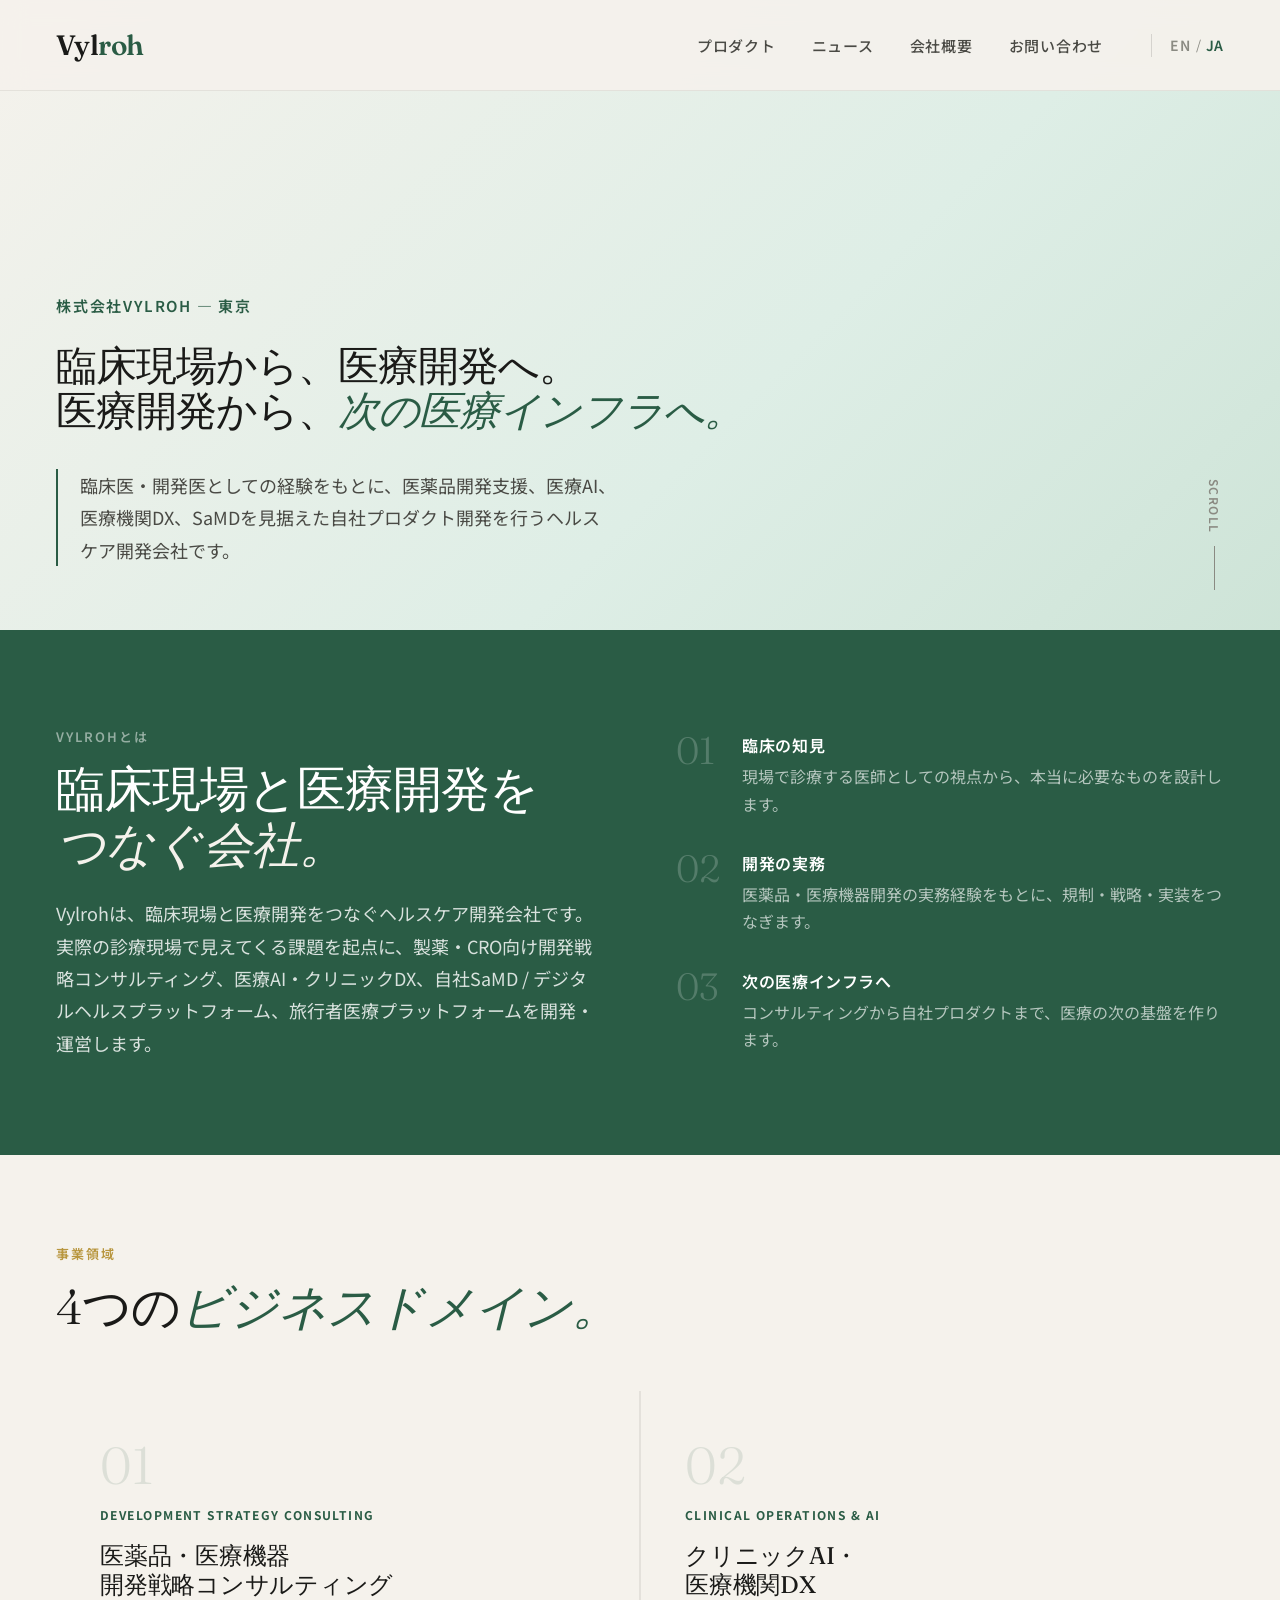
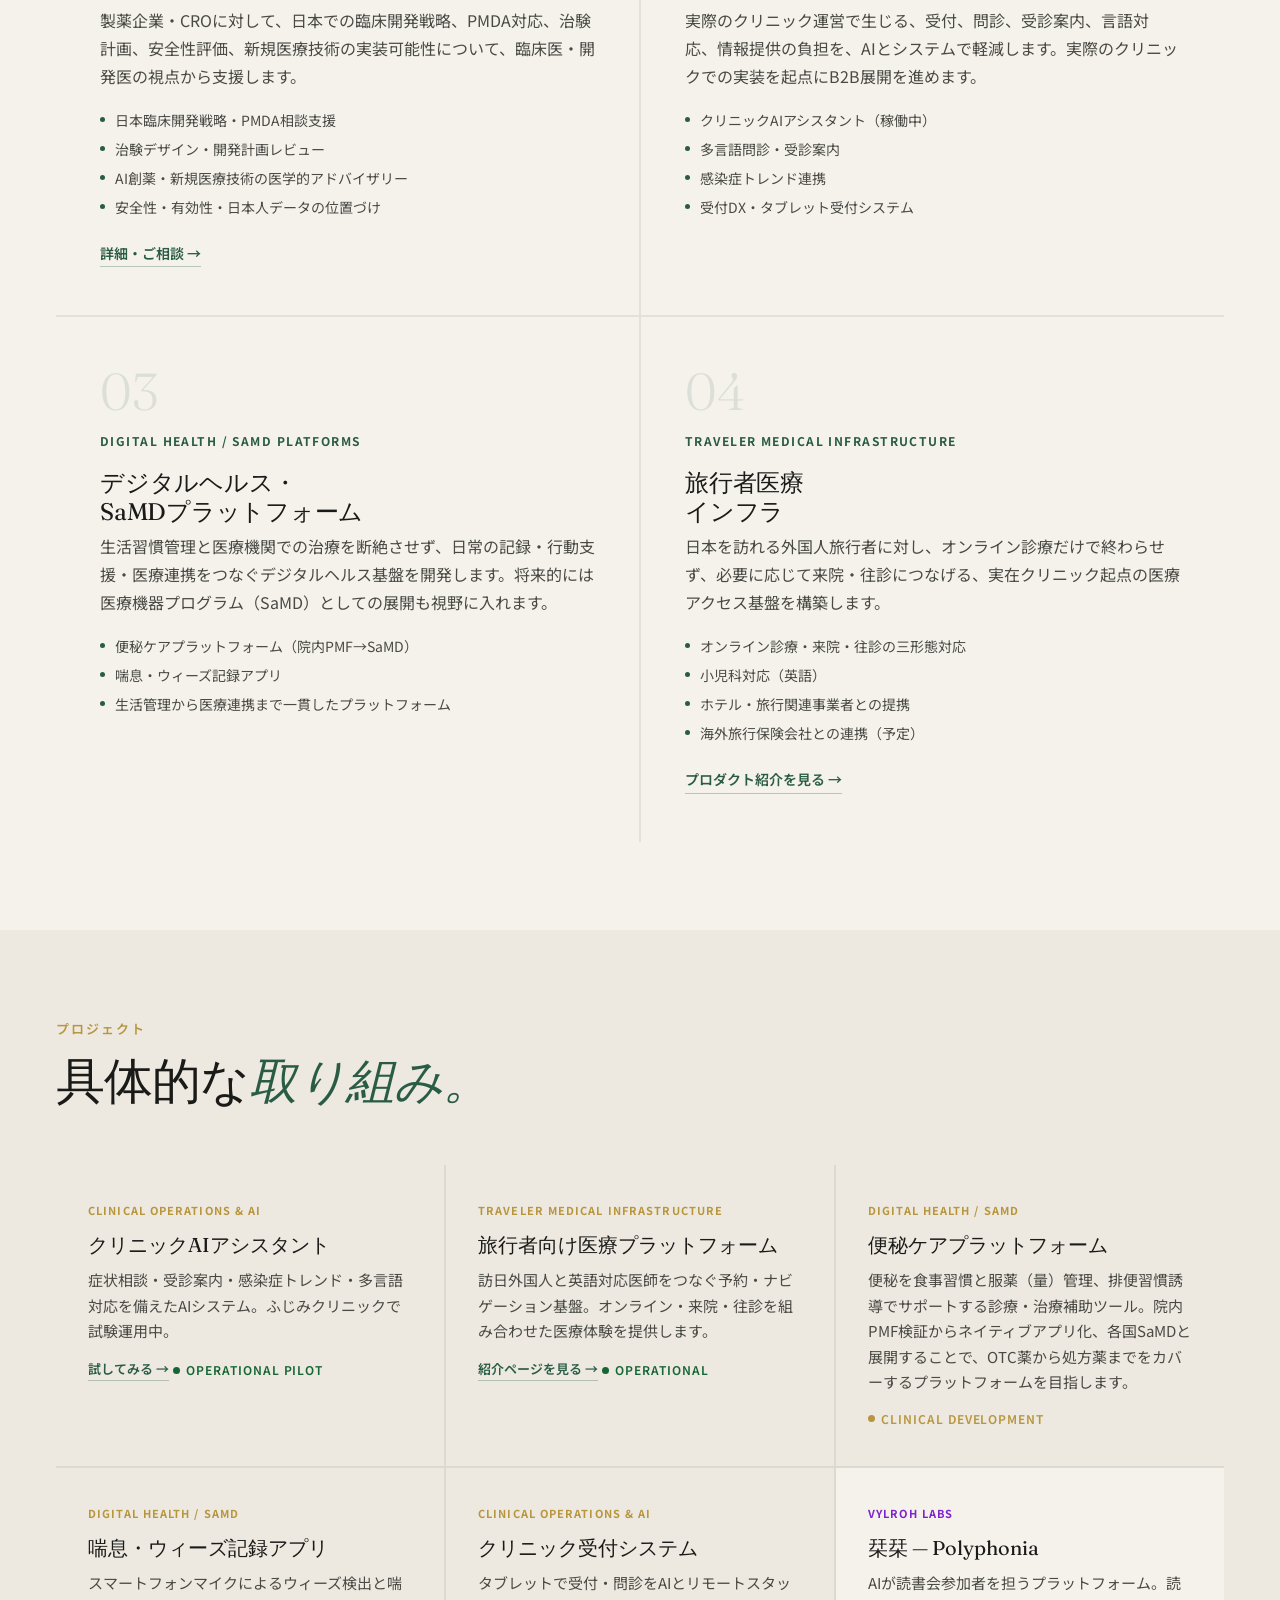
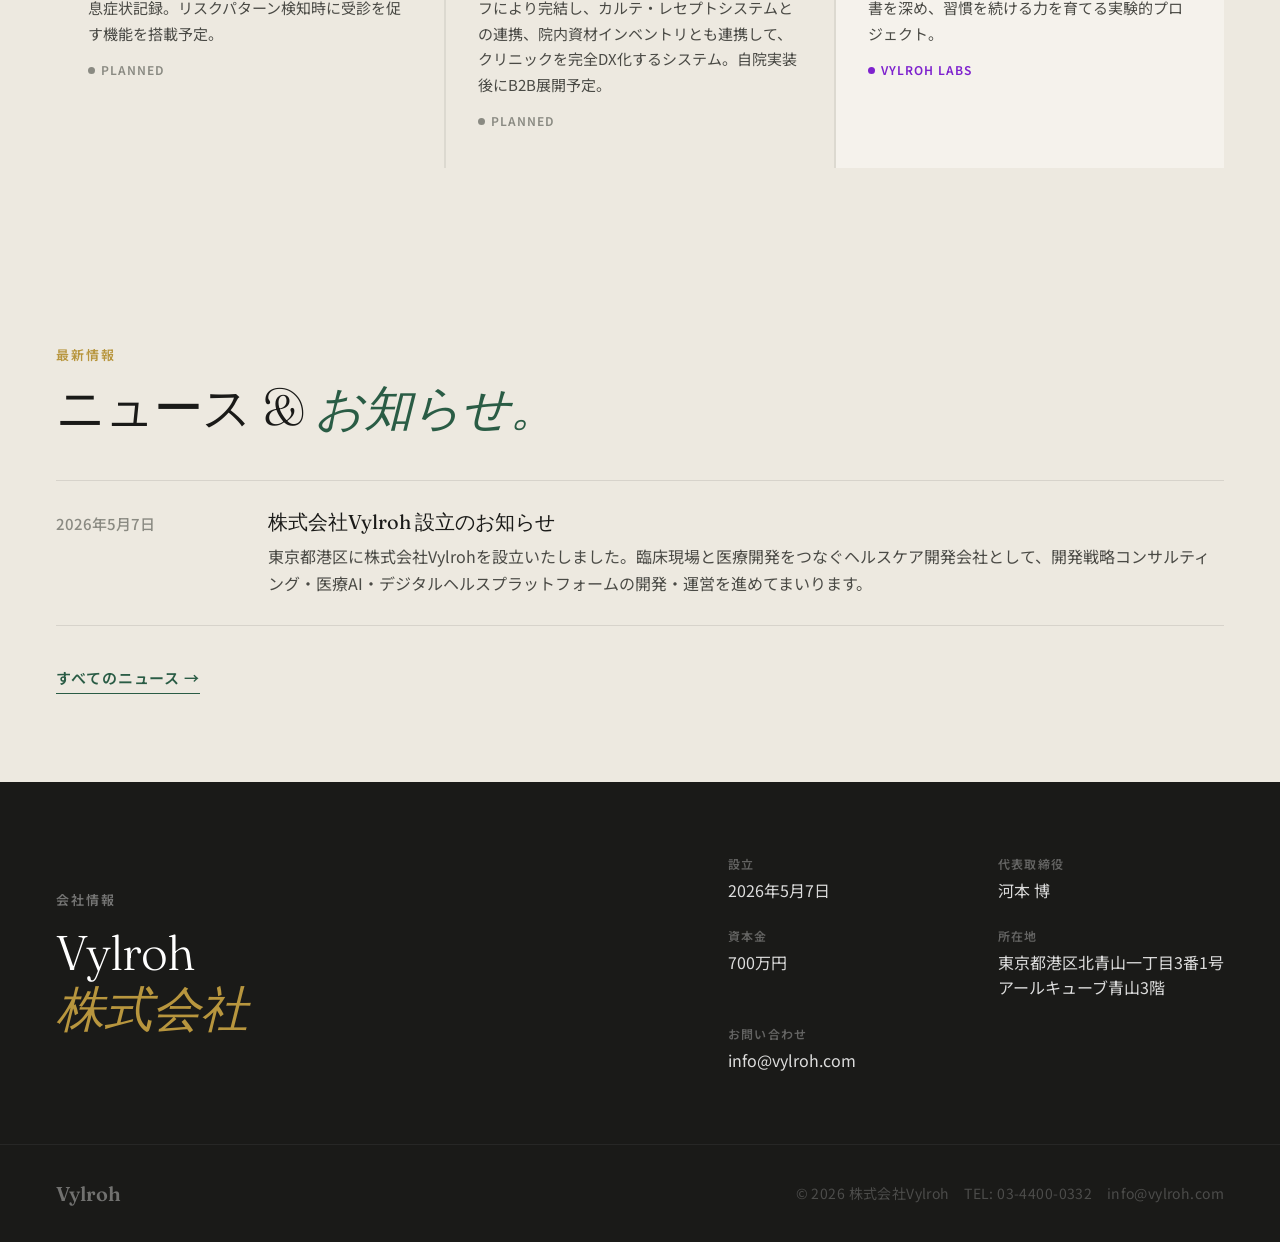
==== commit bef923f0: "Update index.html" ====
--- a/index.html
+++ b/index.html
@@ -1,6 +1,15 @@
 <!DOCTYPE html>
 <html lang="ja">
 <head>
+  <!-- Google tag (gtag.js) -->
+  <script async src="https://www.googletagmanager.com/gtag/js?id=G-3YSTY3Y1Q1"></script>
+  <script>
+    window.dataLayer = window.dataLayer || [];
+    function gtag(){dataLayer.push(arguments);}
+    gtag("js", new Date());
+
+    gtag("config", "G-3YSTY3Y1Q1");
+  </script>
   <meta charset="UTF-8">
   <meta name="viewport" content="width=device-width, initial-scale=1.0">
   <meta name="description" content="株式会社Vylroh — 臨床現場から生まれる、医療と生活のためのデジタル基盤。">
@@ -124,7 +133,7 @@
         <div class="domain-item">ホテル・旅行関連事業者との提携</div>
         <div class="domain-item">海外旅行保険会社との連携（予定）</div>
       </div>
-      <a href="https://tokyo-traveler-medical.com" target="_blank" rel="noopener" class="product-link" style="margin-top:24px;">Tokyo Traveler Medicalを見る →</a>
+      <a href="tokyo-traveler-medical.html" class="product-link" style="margin-top:24px;">プロダクト紹介を見る →</a>
     </div>
 
   </div>
@@ -148,7 +157,7 @@
       <span class="project-domain-tag">Traveler Medical Infrastructure</span>
       <h4>旅行者向け医療プラットフォーム</h4>
       <p>訪日外国人と英語対応医師をつなぐ予約・ナビゲーション基盤。オンライン・来院・往診を組み合わせた医療体験を提供します。</p>
-      <a href="https://tokyo-traveler-medical.com" target="_blank" rel="noopener" class="project-link">利用する →</a>
+      <a href="tokyo-traveler-medical.html" class="project-link">紹介ページを見る →</a>
       <div class="proj-status ps-pilot"><span class="dot"></span>Operational</div>
     </div>
 
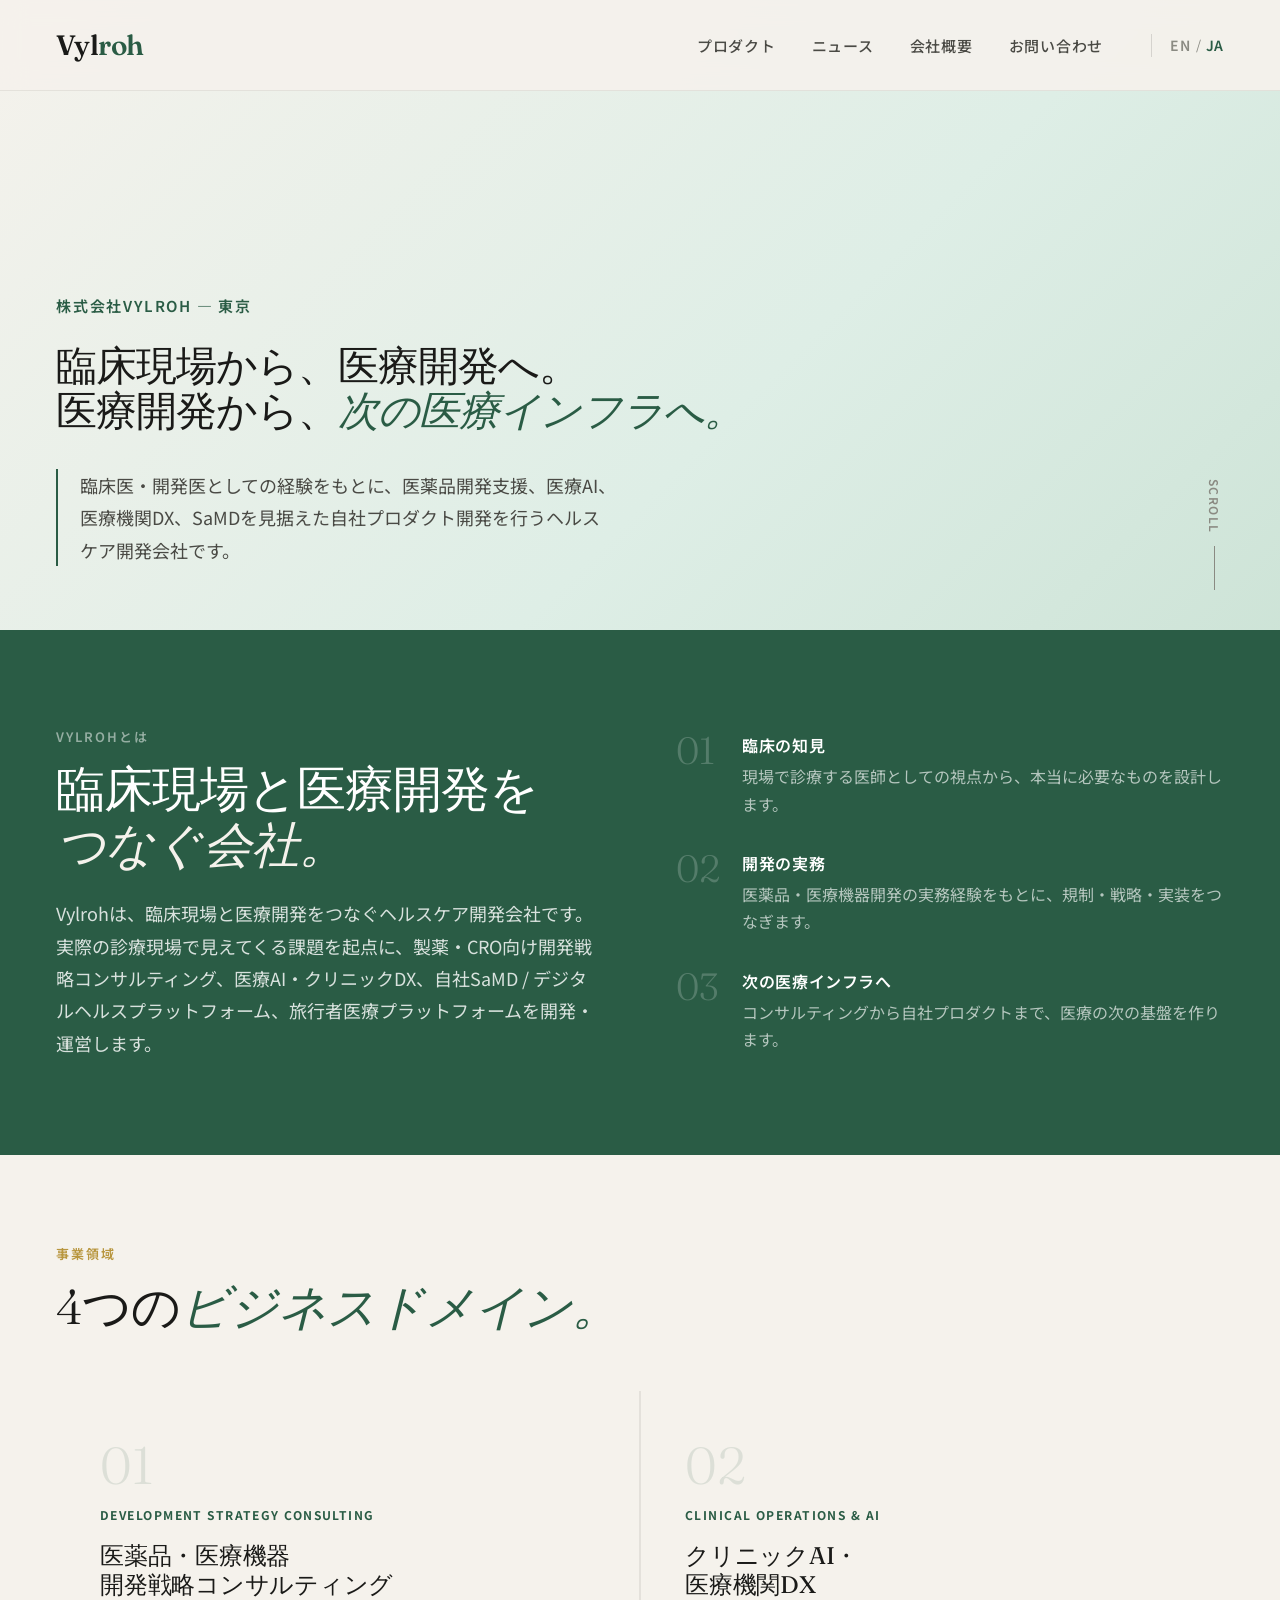
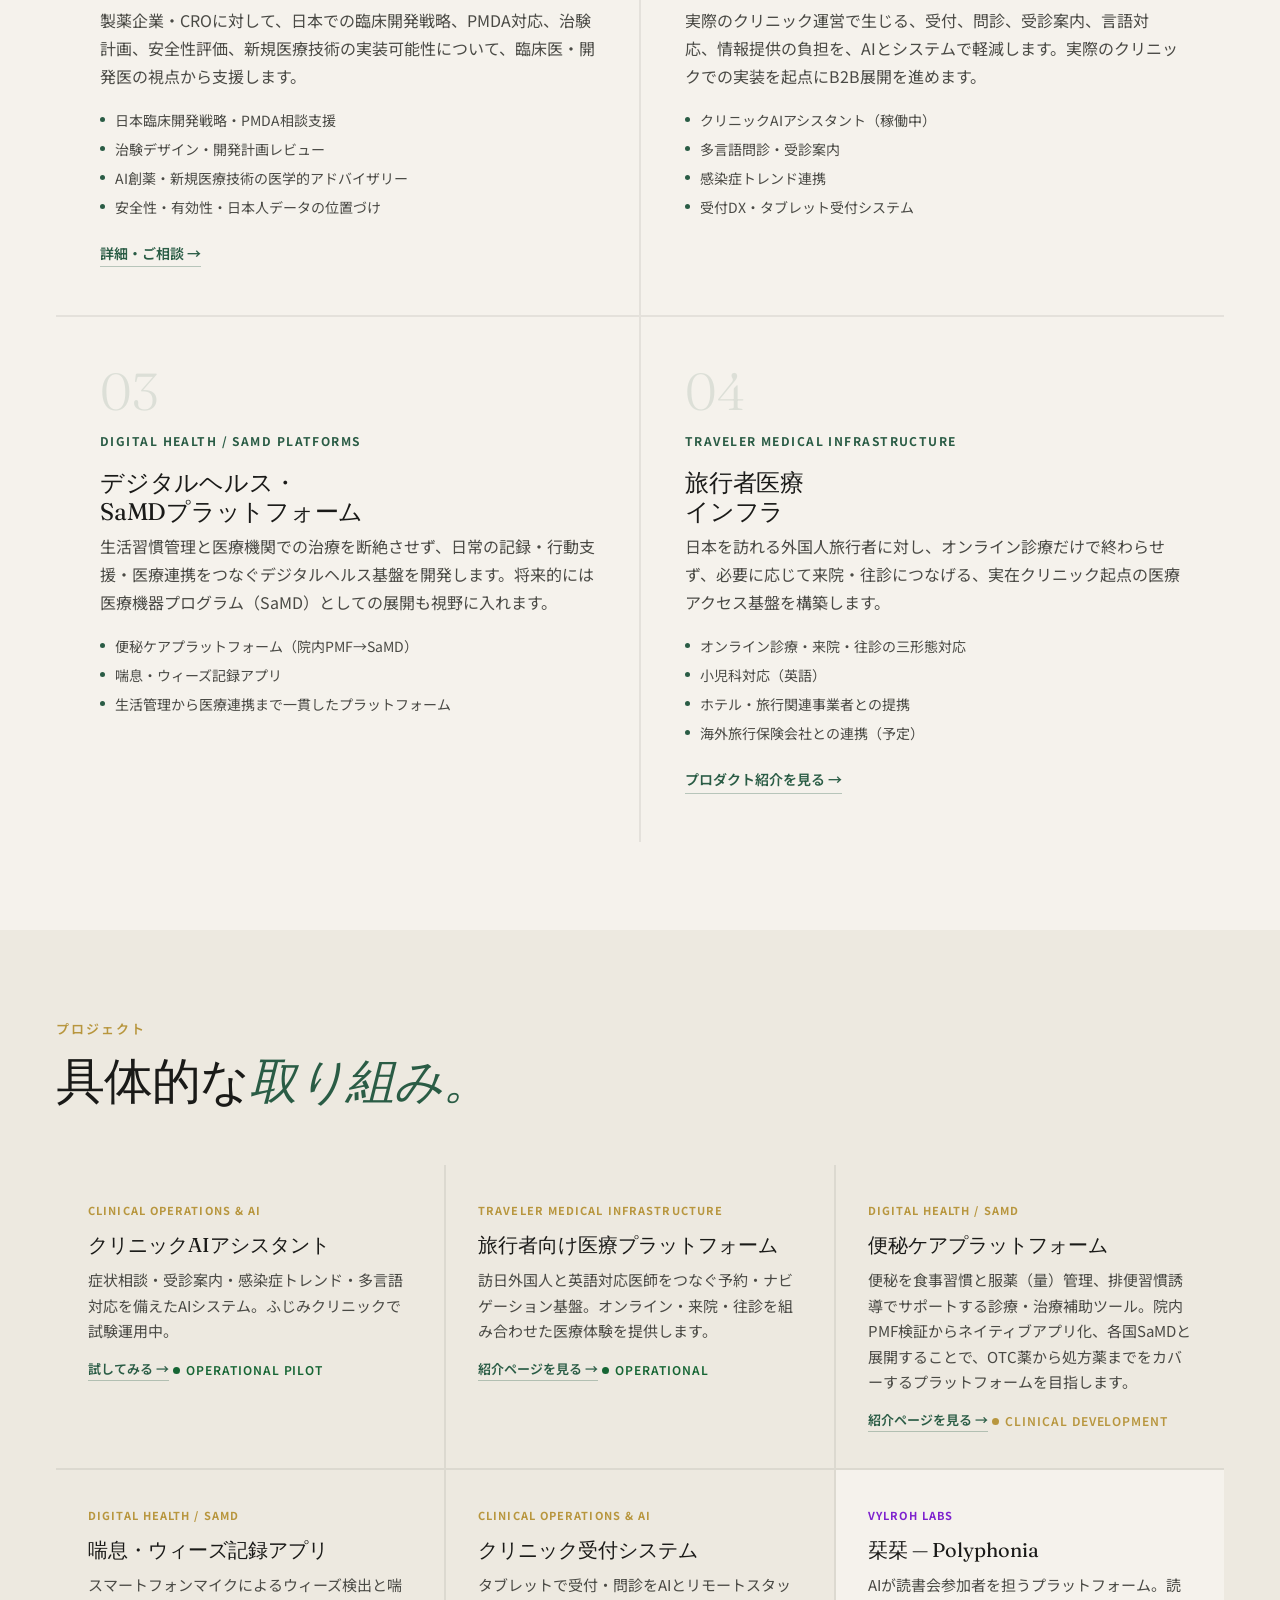
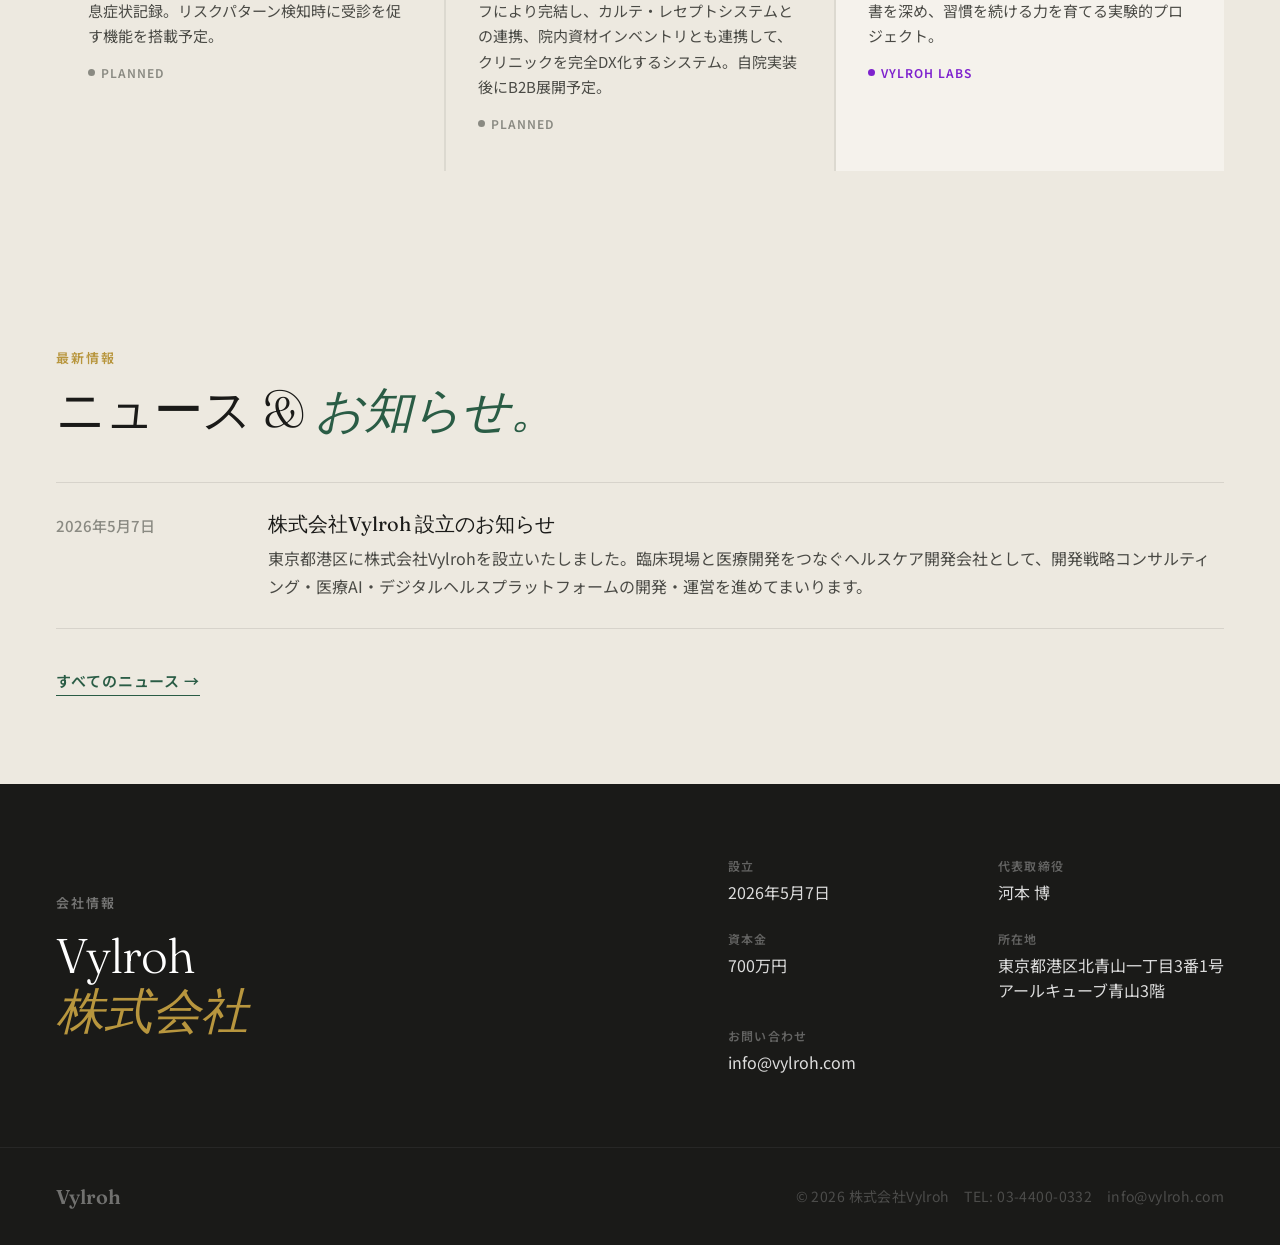
==== commit abeb7291: "Update index.html" ====
--- a/index.html
+++ b/index.html
@@ -165,6 +165,7 @@
       <span class="project-domain-tag">Digital Health / SaMD</span>
       <h4>便秘ケアプラットフォーム</h4>
       <p>便秘を食事習慣と服薬（量）管理、排便習慣誘導でサポートする診療・治療補助ツール。院内PMF検証からネイティブアプリ化、各国SaMDと展開することで、OTC薬から処方薬までをカバーするプラットフォームを目指します。</p>
+      <a href="constipation.html" class="project-link">紹介ページを見る →</a>
       <div class="proj-status ps-dev"><span class="dot"></span>Clinical Development</div>
     </div>
 
